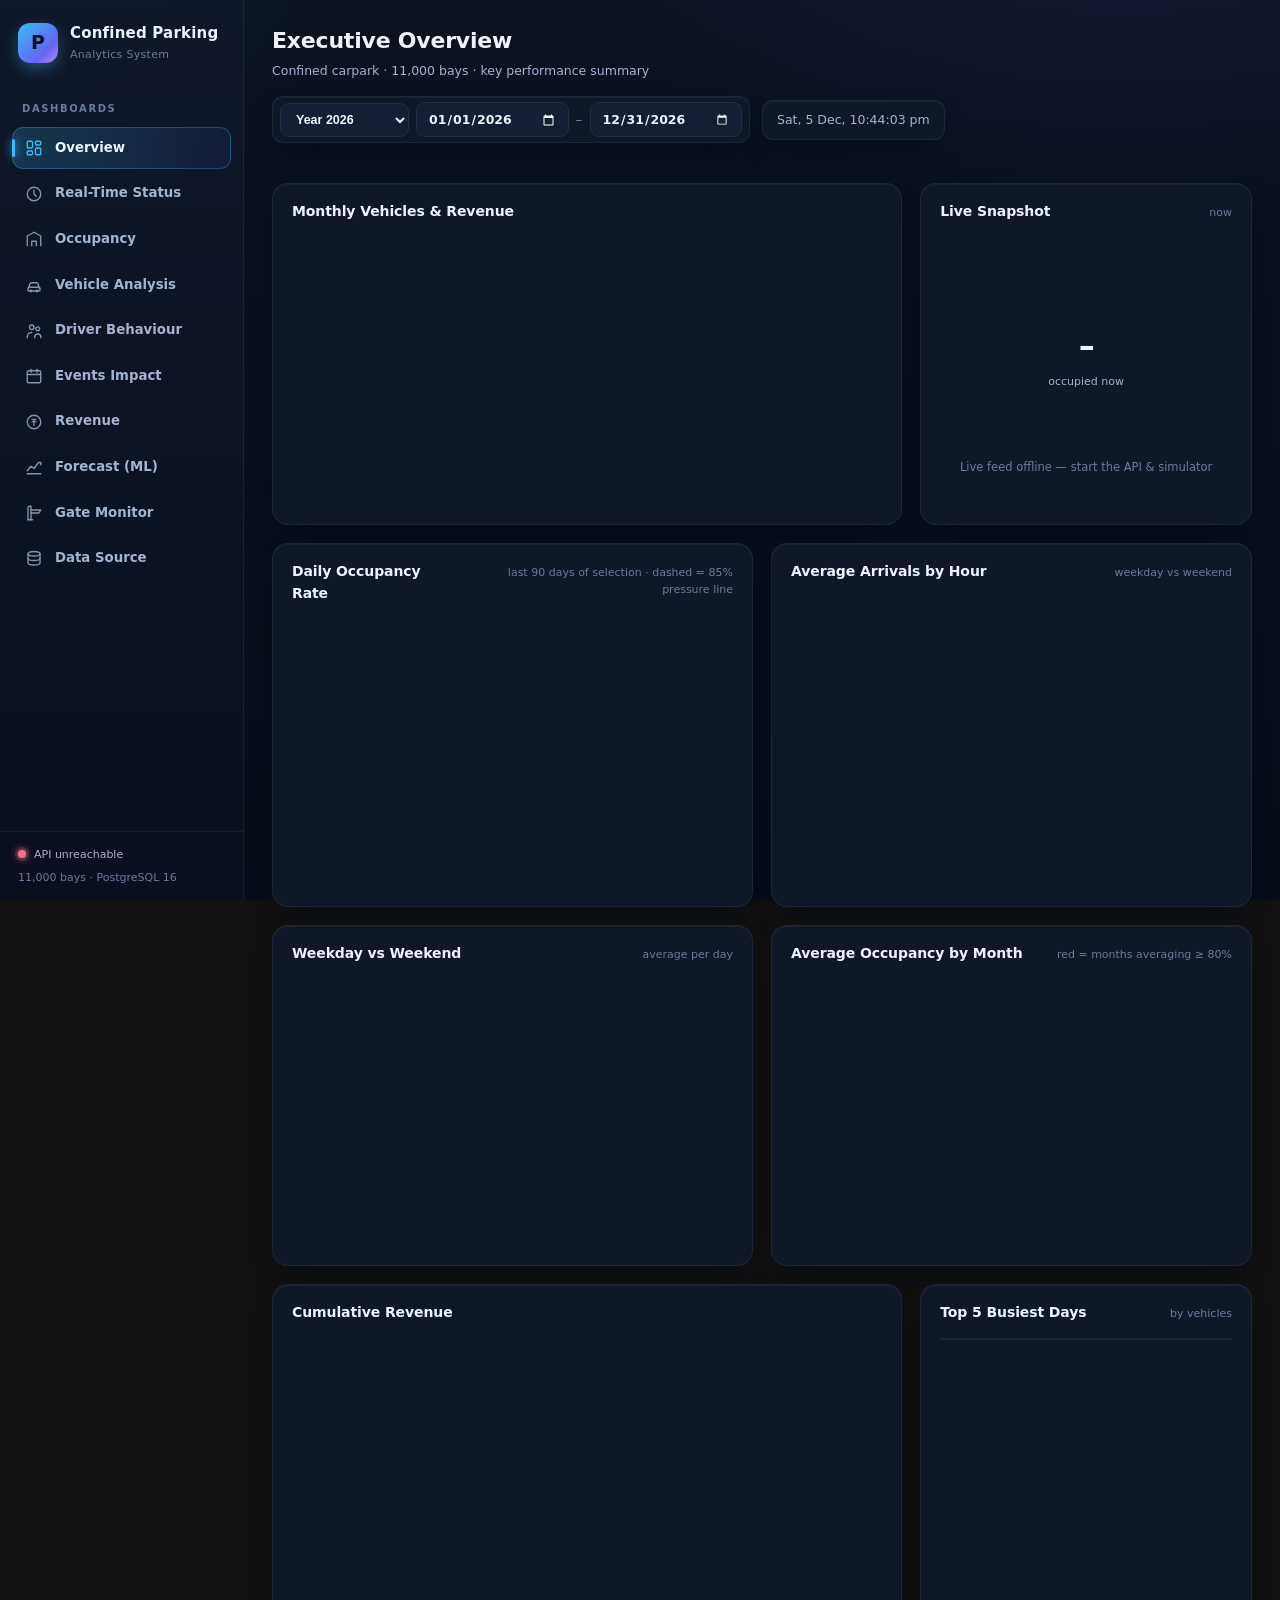
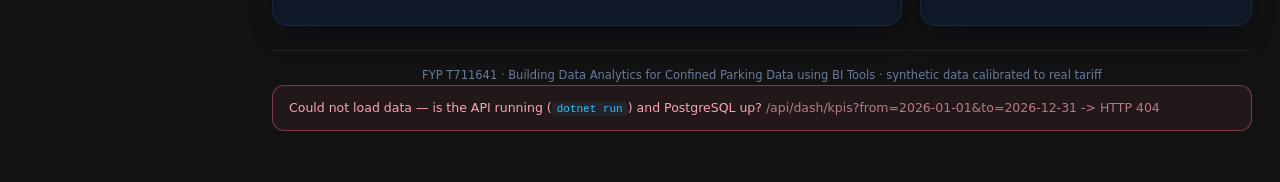
==== api/wwwroot/index.html @ 28c54aba "Confined Parking Data Analytics System — FYP submission ASP.NET Core API + 10-page web dashboard, Po" ====
﻿<!DOCTYPE html>
<html lang="en">
<head>
<meta charset="UTF-8">
<meta name="viewport" content="width=device-width, initial-scale=1">
<meta name="theme-color" content="#080d1a">
<title>Overview · Confined Parking Analytics</title>
<link rel="stylesheet" href="assets/style.css?v=9">
<script src="assets/chart.umd.min.js"></script>
<script src="assets/app.js?v=9"></script>
</head>
<body data-page="overview" data-year="1"
      data-title="Executive Overview"
      data-sub="Confined carpark · 11,000 bays · key performance summary">
<main class="main">

  <div class="kpi-grid" id="kpis"></div>

  <div class="grid grid-23">
    <div class="card">
      <div class="card-head"><div class="card-title">Monthly Vehicles &amp; Revenue</div><div class="card-note" id="noteMonthly"></div></div>
      <div class="chart-box"><canvas id="chMonthly"></canvas></div>
    </div>
    <div class="card">
      <div class="card-head"><div class="card-title">Live Snapshot</div><div class="card-note">now</div></div>
      <div class="gauge-wrap">
        <canvas id="chGauge"></canvas>
        <div class="gauge-center"><div class="val" id="gaugeVal">–</div><div class="lbl">occupied now</div></div>
      </div>
      <div class="kpi-sub" style="text-align:center" id="liveSub"></div>
    </div>
  </div>

  <div class="grid grid-2">
    <div class="card">
      <div class="card-head"><div class="card-title">Daily Occupancy Rate</div><div class="card-note">last 90 days of selection · dashed = 85% pressure line</div></div>
      <div class="chart-box"><canvas id="chOccTrend"></canvas></div>
    </div>
    <div class="card">
      <div class="card-head"><div class="card-title">Average Arrivals by Hour</div><div class="card-note">weekday vs weekend</div></div>
      <div class="chart-box"><canvas id="chHourly"></canvas></div>
    </div>
  </div>

  <div class="grid grid-2">
    <div class="card">
      <div class="card-head"><div class="card-title">Weekday vs Weekend</div><div class="card-note">average per day</div></div>
      <div class="chart-box"><canvas id="chDayType"></canvas></div>
    </div>
    <div class="card">
      <div class="card-head"><div class="card-title">Average Occupancy by Month</div><div class="card-note">red = months averaging ≥ 80%</div></div>
      <div class="chart-box"><canvas id="chMonthOcc"></canvas></div>
    </div>
  </div>

  <div class="grid grid-23">
    <div class="card">
      <div class="card-head"><div class="card-title">Cumulative Revenue</div><div class="card-note" id="noteCum"></div></div>
      <div class="chart-box"><canvas id="chCumRev"></canvas></div>
    </div>
    <div class="card">
      <div class="card-head"><div class="card-title">Top 5 Busiest Days</div><div class="card-note">by vehicles</div></div>
      <div class="tbl-wrap" id="tblTop"></div>
    </div>
  </div>

  <footer class="page-foot">FYP T711641 · Building Data Analytics for Confined Parking Data using BI Tools · synthetic data calibrated to real tariff</footer>
</main>

<script>
buildShell(); chartDefaults();

window.initPage = async function () {
  const q = dashQuery();
  try {
    const [k, monthly, daily, hourly, daytype] = await Promise.all([
      api(`/api/dash/kpis?${q}`),
      api(`/api/dash/monthly?${q}`),
      api(`/api/dash/daily?${q}`),
      api(`/api/dash/hourly-arrivals?${q}`),
      api(`/api/dash/daytype?${q}`)
    ]);
    const label = filterLabel();

    // KPIs
    const box = document.getElementById("kpis"); box.innerHTML = "";
    kpi(box, { label: `Total Vehicles · ${label}`, value: fmtCompact(k.vehicles), sub: `${fmtNum(k.avg_daily_vehicles)} avg / day`, color: PALETTE.accent });
    kpi(box, { label: "Total Revenue", value: fmtRM(k.revenue), sub: `avg fee RM ${k.avg_fee ?? "–"}`, color: PALETTE.green });
    kpi(box, { label: "Avg Occupancy", value: fmtPct(k.avg_occupancy), sub: `peak ${fmtPct(k.peak_occupancy)}`, color: PALETTE.violet });
    kpi(box, { label: "Days at Capacity", value: fmtNum(k.full_days), sub: `of ${k.days} days`, color: PALETTE.rose });
    kpi(box, { label: "Avg Stay", value: (k.avg_duration ?? "–") + " h", sub: "per vehicle", color: PALETTE.amber });
    kpi(box, { label: "Event Days", value: fmtNum(k.event_days), sub: "flagged in calendar", color: PALETTE.blue });

    // Monthly combo
    document.getElementById("noteMonthly").textContent = label;
    makeChart("chMonthly", {
      data: {
        labels: monthly.map(m => m.label),
        datasets: [
          { type: "bar", label: "Vehicles", data: monthly.map(m => m.vehicles), backgroundColor: hexA(PALETTE.accent, .55), borderRadius: 5, yAxisID: "y" },
          { type: "line", label: "Revenue (RM)", data: monthly.map(m => m.revenue), borderColor: PALETTE.green, backgroundColor: PALETTE.green, tension: .35, pointRadius: 3, yAxisID: "y2" }
        ]
      },
      options: {
        scales: {
          y: { ticks: { callback: v => fmtCompact(v) } },
          y2: { position: "right", grid: { drawOnChartArea: false }, ticks: { callback: v => "RM " + fmtCompact(v) } }
        }
      }
    });

    // Occupancy trend (last 90 days)
    const d90 = daily.slice(-90);
    makeChart("chOccTrend", {
      type: "line",
      data: {
        labels: d90.map(d => fmtDate(d.date)),
        datasets: [
          { label: "Occupancy %", data: d90.map(d => d.occupancy),
            borderColor: PALETTE.violet, borderWidth: 2, pointRadius: 0, tension: .3, fill: true,
            backgroundColor: hexA(PALETTE.violet, .18) },
          thresholdLine(d90.length, 85, PALETTE.rose)
        ]
      },
      options: {
        plugins: { legend: { display: false }, tooltip: { callbacks: { label: c => fmtPct(c.parsed.y) } } },
        scales: { y: { max: 110, ticks: { callback: v => v + "%" } }, x: { ticks: { maxTicksLimit: 10 } } }
      }
    });

    // Hourly arrivals weekday vs weekend
    const hrs = [...Array(24).keys()];
    const wk = hrs.map(h => hourly.find(r => r.hour === h && r.day_type === "Weekday")?.avg_arrivals ?? 0);
    const we = hrs.map(h => hourly.find(r => r.hour === h && r.day_type === "Weekend")?.avg_arrivals ?? 0);
    makeChart("chHourly", {
      type: "line",
      data: {
        labels: hrs.map(hourLabel),
        datasets: [
          { label: "Weekday", data: wk, borderColor: PALETTE.accent, borderWidth: 2, pointRadius: 0, tension: .35, fill: true, backgroundColor: hexA(PALETTE.accent, .15) },
          { label: "Weekend", data: we, borderColor: PALETTE.amber, borderWidth: 2, pointRadius: 0, tension: .35, fill: true, backgroundColor: hexA(PALETTE.amber, .15) }
        ]
      },
      options: { scales: { y: { ticks: { callback: v => fmtCompact(v) } }, x: { ticks: { maxTicksLimit: 12 } } } }
    });

    // Day-type comparison
    const wd = daytype.find(d => d.day_type === "Weekday") || {};
    const wend = daytype.find(d => d.day_type === "Weekend") || {};
    makeChart("chDayType", {
      type: "bar",
      data: {
        labels: ["Avg vehicles / day", "Avg revenue / day (RM)"],
        datasets: [
          { label: "Weekday", data: [wd.avg_vehicles, wd.avg_revenue], backgroundColor: hexA(PALETTE.accent, .7), borderRadius: 6 },
          { label: "Weekend", data: [wend.avg_vehicles, wend.avg_revenue], backgroundColor: hexA(PALETTE.amber, .7), borderRadius: 6 }
        ]
      },
      options: { indexAxis: "y", scales: { x: { ticks: { callback: v => fmtCompact(v) } } } }
    });

    // Monthly avg occupancy
    makeChart("chMonthOcc", {
      type: "bar",
      data: {
        labels: monthly.map(m => m.label),
        datasets: [{ label: "Avg occupancy %", data: monthly.map(m => m.avg_occupancy), backgroundColor: monthly.map(m => m.avg_occupancy >= 80 ? hexA(PALETTE.rose, .75) : hexA(PALETTE.violet, .7)), borderRadius: 6 }]
      },
      options: {
        plugins: { legend: { display: false }, tooltip: { callbacks: { label: c => fmtPct(c.parsed.y) } } },
        scales: { y: { max: 100, ticks: { callback: v => v + "%" } } }
      }
    });

    // Cumulative revenue
    document.getElementById("noteCum").textContent = label;
    let run = 0;
    const cum = daily.map(d => (run += Number(d.revenue || 0)));
    makeChart("chCumRev", {
      type: "line",
      data: {
        labels: daily.map(d => fmtDate(d.date)),
        datasets: [{ label: "Cumulative revenue", data: cum, borderColor: PALETTE.green, borderWidth: 2, pointRadius: 0, tension: .25, fill: true, backgroundColor: hexA(PALETTE.green, .14) }]
      },
      options: {
        plugins: { legend: { display: false }, tooltip: { callbacks: { label: c => fmtRMFull(c.parsed.y) } } },
        scales: { y: { ticks: { callback: v => "RM " + fmtCompact(v) } }, x: { ticks: { maxTicksLimit: 10 } } }
      }
    });

    // Top 5 busiest days
    const top = [...daily].sort((a, b) => b.vehicles - a.vehicles).slice(0, 5);
    buildTable("tblTop", [
      { h: "Date", c: r => fmtDateFull(r.date) },
      { h: "Day", c: r => r.day_name || "" },
      { h: "Type", c: r => r.event_status === "Event Day" ? badge("Event", "violet") : badge(r.day_type || "–", r.day_type === "Weekend" ? "blue" : "grey") },
      { h: "Vehicles", c: r => fmtNum(r.vehicles), num: true },
      { h: "Occupancy", c: r => fmtPct(r.occupancy), num: true },
      { h: "Revenue", c: r => fmtRMFull(r.revenue), num: true }
    ], top);
  } catch (e) { showError(e); }
};

// Live snapshot (independent of year)
async function liveSnapshot() {
  try {
    const occ = await api("/api/occupancy");
    const pct = occ.occupancyRatePct;
    document.getElementById("gaugeVal").textContent = fmtPct(pct);
    document.getElementById("liveSub").innerHTML = `<span class="pulse"></span>${fmtNum(occ.occupied)} of ${fmtNum(occ.capacity)} bays occupied`;
    makeChart("chGauge", {
      type: "doughnut",
      data: { datasets: [{ data: [pct, Math.max(0, 100 - pct)], backgroundColor: [pct >= 85 ? PALETTE.rose : pct >= 60 ? PALETTE.amber : PALETTE.green, "#1a2440"], borderWidth: 0, cutout: "78%", circumference: 240, rotation: 240 }] },
      options: { plugins: { legend: { display: false }, tooltip: { enabled: false } } }
    });
  } catch { document.getElementById("liveSub").textContent = "Live feed offline — start the API & simulator"; }
}

initPage();
startAutoRefresh(initPage, 60);
liveSnapshot(); setInterval(liveSnapshot, 15000);
</script>
</body>
</html>
---- api/wwwroot/assets/style.css ----
/* ============================================================
   Confined Parking Analytics — design system v2
   Refined dark BI theme · depth, rhythm, micro-interactions
   ============================================================ */
:root {
  --bg: #080d1a;
  --bg-2: #0b1220;
  --glow-1: rgba(56, 189, 248, .10);
  --glow-2: rgba(139, 92, 246, .09);
  --surface: #0f1827;
  --surface-2: #141f33;
  --surface-3: #1a2740;
  --line: rgba(148, 170, 205, .10);
  --line-2: rgba(148, 170, 205, .20);
  --hi: rgba(255, 255, 255, .045);          /* top inset highlight */
  --text: #eef3fb;
  --text-dim: #a3b4d0;
  --text-faint: #6b7b9c;
  --accent: #38bdf8;
  --accent-2: #6366f1;
  --violet: #a78bfa;
  --green: #34d399;
  --amber: #fbbf24;
  --rose: #fb7185;
  --blue: #60a5fa;
  --teal: #2dd4bf;
  --radius: 16px;
  --radius-sm: 11px;
  --shadow: 0 1px 0 var(--hi) inset, 0 12px 30px -12px rgba(2, 6, 20, .8);
  --shadow-lg: 0 1px 0 var(--hi) inset, 0 24px 50px -18px rgba(2, 6, 20, .9);
  --sidebar-w: 244px;
  --ease: cubic-bezier(.4, 0, .2, 1);
}

* { box-sizing: border-box; }
html { scroll-behavior: smooth; color-scheme: dark; }
body {
  margin: 0;
  background:
    radial-gradient(1000px 520px at 88% -12%, var(--glow-2), transparent 60%),
    radial-gradient(820px 440px at -8% -4%, var(--glow-1), transparent 55%),
    linear-gradient(180deg, var(--bg-2), var(--bg));
  background-attachment: fixed;
  color: var(--text);
  font: 14px/1.55 "Segoe UI Variable Text", "Segoe UI", -apple-system, system-ui, "Inter", sans-serif;
  -webkit-font-smoothing: antialiased;
  text-rendering: optimizeLegibility;
  min-height: 100vh;
}
code { font-family: "Cascadia Code", Consolas, monospace; font-size: .88em; color: var(--accent); background: rgba(56,189,248,.08); padding: 1px 5px; border-radius: 5px; }
::selection { background: rgba(56, 189, 248, .28); }
:focus-visible { outline: 2px solid var(--accent); outline-offset: 2px; border-radius: 6px; }
::-webkit-scrollbar { width: 10px; height: 10px; }
::-webkit-scrollbar-thumb { background: #223252; border-radius: 6px; border: 2px solid transparent; background-clip: content-box; }
::-webkit-scrollbar-thumb:hover { background: #2e4571; background-clip: content-box; }

/* ---------------- sidebar ---------------- */
.sidebar {
  position: fixed; inset: 0 auto 0 0; width: var(--sidebar-w);
  display: flex; flex-direction: column;
  background: linear-gradient(180deg, rgba(15, 24, 41, .96), rgba(10, 16, 30, .96));
  border-right: 1px solid var(--line);
  backdrop-filter: blur(12px);
  z-index: 50;
}
.brand { display: flex; gap: 12px; align-items: center; padding: 22px 18px 18px; }
.brand-logo {
  width: 40px; height: 40px; border-radius: 12px; flex: none;
  display: grid; place-items: center;
  font-weight: 800; font-size: 19px; color: #06121f;
  background: linear-gradient(135deg, var(--accent), var(--accent-2) 70%, var(--violet));
  box-shadow: 0 6px 18px -4px rgba(56, 189, 248, .55);
}
.brand-name { font-weight: 680; font-size: 15px; letter-spacing: .2px; }
.brand-sub { font-size: 11px; color: var(--text-faint); margin-top: 1px; letter-spacing: .3px; }

.nav { padding: 6px 12px; flex: 1; overflow-y: auto; }
.nav-section {
  font-size: 10px; letter-spacing: .16em; text-transform: uppercase;
  color: var(--text-faint); padding: 14px 10px 7px; font-weight: 700;
}
.nav a {
  position: relative;
  display: flex; align-items: center; gap: 12px;
  padding: 10px 12px; margin: 3px 0; border-radius: var(--radius-sm);
  color: var(--text-dim); text-decoration: none; font-size: 13.3px; font-weight: 550;
  border: 1px solid transparent; transition: background .18s var(--ease), color .18s var(--ease), transform .18s var(--ease);
  touch-action: manipulation;
}
.nav a svg { width: 18px; height: 18px; flex: none; opacity: .8; transition: opacity .18s; }
.nav a:hover { background: rgba(148, 170, 205, .07); color: var(--text); }
.nav a:hover svg { opacity: 1; }
.nav a.active {
  color: #eaf6ff;
  background: linear-gradient(90deg, rgba(56, 189, 248, .20), rgba(99, 102, 241, .08));
  border-color: rgba(56, 189, 248, .28);
}
.nav a.active::before {
  content: ""; position: absolute; left: -1px; top: 50%; transform: translateY(-50%);
  width: 3px; height: 18px; border-radius: 3px; background: var(--accent);
  box-shadow: 0 0 10px var(--accent);
}
.nav a.active svg { color: var(--accent); opacity: 1; }

.sidebar-foot {
  padding: 14px 18px; border-top: 1px solid var(--line);
  font-size: 11px; color: var(--text-faint);
}
.api-status { display: flex; align-items: center; gap: 8px; color: var(--text-dim); }
.dot { width: 8px; height: 8px; border-radius: 50%; background: var(--text-faint); flex: none; }
.dot.ok { background: var(--green); box-shadow: 0 0 0 3px rgba(52, 211, 153, .18), 0 0 9px rgba(52, 211, 153, .9); }
.dot.err { background: var(--rose); box-shadow: 0 0 0 3px rgba(251, 113, 133, .18), 0 0 9px rgba(251, 113, 133, .9); }

/* ---------------- main / topbar ---------------- */
.main { margin-left: var(--sidebar-w); padding: 24px 28px 34px; max-width: 1680px; }
.topbar {
  display: flex; justify-content: space-between; align-items: center; gap: 16px;
  margin-bottom: 22px; flex-wrap: wrap;
}
.page-title { font-size: 22px; font-weight: 700; letter-spacing: -.2px; margin: 0; }
.page-sub { color: var(--text-dim); font-size: 12.5px; margin: 3px 0 0; }
.topbar-right { display: flex; align-items: center; gap: 12px; flex-wrap: wrap; }
.clock {
  font-size: 12.5px; color: var(--text-dim); font-variant-numeric: tabular-nums;
  background: var(--surface); border: 1px solid var(--line);
  padding: 9px 14px; border-radius: var(--radius-sm); white-space: nowrap;
  box-shadow: var(--shadow);
}

.filter-stack {
  display: flex; gap: 7px; align-items: center;
  background: var(--surface); border: 1px solid var(--line);
  padding: 5px 7px; border-radius: var(--radius-sm); box-shadow: var(--shadow);
}
.year-toggle { display: flex; border-radius: 9px; overflow: hidden; }
.year-toggle button { all: unset; cursor: pointer; padding: 7px 14px; font-size: 12.5px; color: var(--text-dim); font-weight: 600; }
.year-toggle button.active { background: rgba(56, 189, 248, .18); color: var(--accent); }
.month-select {
  background: var(--surface-2); color: var(--text); font-size: 12.5px; font-weight: 600;
  border: 1px solid var(--line); border-radius: 9px; padding: 8px 11px; cursor: pointer;
  transition: border-color .15s;
}
.month-select:hover { border-color: var(--line-2); }
.month-select:focus { outline: none; border-color: var(--accent); }
.date-input { color-scheme: dark; font-family: inherit; }

/* ---------------- layout grids ---------------- */
.grid { display: grid; gap: 18px; margin-bottom: 18px; }
.grid-2 { grid-template-columns: 1fr 1fr; }
.grid-3 { grid-template-columns: 1fr 1fr 1fr; }
.grid-23 { grid-template-columns: 1.9fr 1fr; }
.grid-32 { grid-template-columns: 1fr 1.9fr; }

.kpi-grid {
  display: grid; gap: 16px; margin-bottom: 18px;
  grid-template-columns: repeat(auto-fit, minmax(172px, 1fr));
}
.kpi {
  background:
    radial-gradient(120% 100% at 100% 0, color-mix(in srgb, var(--kpi-color, var(--accent)) 12%, transparent), transparent 55%),
    var(--surface);
  border: 1px solid var(--line);
  border-radius: var(--radius); padding: 16px 17px 14px;
  position: relative; overflow: hidden; box-shadow: var(--shadow);
  transition: transform .2s var(--ease), border-color .2s var(--ease), box-shadow .2s var(--ease);
  animation: fadeUp .45s var(--ease) both;
}
.kpi:hover { transform: translateY(-3px); border-color: var(--line-2); box-shadow: var(--shadow-lg); }
.kpi::before {
  content: ""; position: absolute; inset: 0 auto 0 0; width: 3px;
  background: var(--kpi-color, var(--accent)); border-radius: 3px;
  box-shadow: 0 0 14px color-mix(in srgb, var(--kpi-color, var(--accent)) 80%, transparent);
}
.kpi-label { font-size: 11.5px; color: var(--text-dim); font-weight: 600; letter-spacing: .01em; }
.kpi-value { font-size: 26px; font-weight: 750; margin-top: 5px; letter-spacing: -.5px; color: var(--kpi-color, var(--text)); font-variant-numeric: tabular-nums; }
.kpi-sub { font-size: 11.5px; color: var(--text-faint); margin-top: 4px; }

/* ---------------- cards ---------------- */
.card {
  background: var(--surface); border: 1px solid var(--line);
  border-radius: var(--radius); padding: 17px 19px;
  box-shadow: var(--shadow); min-width: 0;
  transition: border-color .2s var(--ease), box-shadow .2s var(--ease);
  animation: fadeUp .5s var(--ease) both;
}
.card:hover { border-color: var(--line-2); box-shadow: var(--shadow-lg); }
.card-head {
  display: flex; justify-content: space-between; align-items: baseline;
  gap: 10px; margin-bottom: 14px;
}
.card-title { font-size: 14px; font-weight: 680; letter-spacing: -.1px; }
.card-note { font-size: 11px; color: var(--text-faint); text-align: right; }
.chart-box { position: relative; height: 270px; }
.chart-box.tall { height: 336px; }
.chart-box.short { height: 210px; }

@keyframes fadeUp { from { opacity: 0; transform: translateY(10px); } to { opacity: 1; transform: none; } }
.grid .card:nth-child(2) { animation-delay: .05s; }
.grid .card:nth-child(3) { animation-delay: .1s; }
@media (prefers-reduced-motion: reduce) {
  .kpi, .card, .hero-card, .fc-day { animation: none; }
  .pulse { animation: none; }
  .conf-fill { transition: none; }
  * { scroll-behavior: auto; }
}

/* ---------------- gauge ---------------- */
.gauge-wrap { position: relative; height: 218px; }
.gauge-center {
  position: absolute; inset: 0; display: grid; place-content: center; text-align: center;
  pointer-events: none; transform: translateY(10px);
}
.gauge-center .val { font-size: 32px; font-weight: 750; letter-spacing: -1px; }
.gauge-center .lbl { font-size: 11px; color: var(--text-dim); margin-top: 2px; }
.pulse { display: inline-block; width: 8px; height: 8px; border-radius: 50%; background: var(--green); margin-right: 7px; animation: pulse 1.6s ease-out infinite; }
@keyframes pulse { 0% { box-shadow: 0 0 0 0 rgba(52, 211, 153, .55); } 100% { box-shadow: 0 0 0 9px rgba(52, 211, 153, 0); } }

/* ---------------- tables ---------------- */
.tbl-wrap { overflow: auto; max-height: 340px; border-radius: 10px; border: 1px solid var(--line); }
table.tbl { width: 100%; border-collapse: collapse; font-size: 12.5px; }
.tbl thead th {
  position: sticky; top: 0; z-index: 1;
  background: var(--surface-2); color: var(--text-dim);
  font-size: 10.5px; text-transform: uppercase; letter-spacing: .06em; font-weight: 650;
  text-align: left; padding: 10px 13px; border-bottom: 1px solid var(--line-2); white-space: nowrap;
}
.tbl tbody td { padding: 9px 13px; border-bottom: 1px solid var(--line); white-space: nowrap; }
.tbl tbody tr:last-child td { border-bottom: 0; }
.tbl tbody tr { transition: background .12s; }
.tbl tbody tr:hover { background: rgba(56, 189, 248, .05); }
.tbl .num { text-align: right; font-variant-numeric: tabular-nums; }

/* ---------------- badges & banners ---------------- */
.badge {
  display: inline-block; padding: 2.5px 9px; border-radius: 99px;
  font-size: 11px; font-weight: 650; letter-spacing: .01em; white-space: nowrap;
}
.badge.green { background: rgba(52, 211, 153, .14); color: #6ee7b7; border: 1px solid rgba(52, 211, 153, .35); }
.badge.rose { background: rgba(251, 113, 133, .13); color: #fda4af; border: 1px solid rgba(251, 113, 133, .35); }
.badge.amber { background: rgba(251, 191, 36, .13); color: #fcd34d; border: 1px solid rgba(251, 191, 36, .35); }
.badge.blue { background: rgba(96, 165, 250, .14); color: #93c5fd; border: 1px solid rgba(96, 165, 250, .35); }
.badge.violet { background: rgba(167, 139, 250, .16); color: #c4b5fd; border: 1px solid rgba(167, 139, 250, .38); }
.badge.grey { background: rgba(148, 170, 205, .12); color: var(--text-dim); border: 1px solid var(--line-2); }

.banner {
  border: 1px solid var(--line-2); border-radius: 12px;
  background: linear-gradient(90deg, rgba(56,189,248,.06), transparent); color: var(--text-dim);
  padding: 12px 16px; font-size: 12.5px; margin-bottom: 18px;
}

/* ---------------- heatmap ---------------- */
.heatmap { display: grid; grid-template-columns: 44px repeat(24, 1fr); gap: 3px; font-size: 10.5px; }
.heatmap .hm-corner, .heatmap .hm-hour { color: var(--text-faint); text-align: center; }
.heatmap .hm-day { color: var(--text-dim); display: flex; align-items: center; font-weight: 650; }
.heatmap .hm-cell { aspect-ratio: 1.5; border-radius: 4px; cursor: default; transition: transform .1s var(--ease); }
.heatmap .hm-cell:hover { transform: scale(1.3); outline: 1px solid #fff5; z-index: 2; }
.hm-legend { display: flex; align-items: center; gap: 8px; margin-top: 12px; font-size: 11px; color: var(--text-faint); }
.hm-legend .bar { flex: 0 0 150px; height: 8px; border-radius: 4px; background: linear-gradient(90deg, #141d33, #174e86, #2294bd, #fbbf24, #f43f5e); }

/* ---------------- hero ---------------- */
.hero { display: grid; grid-template-columns: repeat(auto-fit, minmax(238px, 1fr)); gap: 18px; margin-bottom: 18px; }
.hero-card {
  border-radius: var(--radius); padding: 19px 21px; position: relative; overflow: hidden;
  background: linear-gradient(135deg, rgba(56, 189, 248, .16), rgba(99, 102, 241, .10)), var(--surface);
  border: 1px solid rgba(56, 189, 248, .26); box-shadow: var(--shadow);
  animation: fadeUp .45s var(--ease) both;
}
.hero-card.plain { background: var(--surface); border-color: var(--line); }
.hero-card.plain:nth-child(2) { animation-delay: .05s; }
.hero-card.plain:nth-child(3) { animation-delay: .1s; }
.hero-card.plain:nth-child(4) { animation-delay: .15s; }
.hero-label { font-size: 10.5px; letter-spacing: .11em; text-transform: uppercase; color: var(--text-dim); font-weight: 700; }
.hero-value { font-size: 31px; font-weight: 780; margin: 7px 0 3px; letter-spacing: -1px; }
.hero-sub { font-size: 12px; color: var(--text-dim); }

/* ---------------- 7-day forecast strip ---------------- */
.fc-strip { display: grid; grid-template-columns: repeat(7, 1fr); gap: 12px; margin-bottom: 18px; }
.fc-day {
  background: var(--surface); border: 1px solid var(--line); border-radius: var(--radius-sm);
  padding: 13px 13px 14px; box-shadow: var(--shadow); position: relative; overflow: hidden;
  transition: transform .2s var(--ease), border-color .2s var(--ease); animation: fadeUp .4s var(--ease) both;
}
.fc-day:hover { transform: translateY(-3px); border-color: var(--line-2); }
.fc-day.is-tomorrow { border-color: rgba(56, 189, 248, .5); background: linear-gradient(160deg, rgba(56, 189, 248, .10), transparent 60%), var(--surface); }
.fc-day .fc-dow { font-size: 11px; color: var(--text-faint); font-weight: 600; }
.fc-day .fc-date { font-size: 14.5px; font-weight: 700; margin-top: 1px; }
.fc-day .fc-veh { font-size: 21px; font-weight: 750; margin-top: 9px; letter-spacing: -.5px; font-variant-numeric: tabular-nums; }
.fc-day .fc-unit { font-size: 10.5px; color: var(--text-faint); }
.fc-day .fc-rev { font-size: 12px; color: var(--green); font-weight: 600; margin-top: 3px; }
.fc-day .fc-type { margin-top: 9px; }
.conf { margin-top: 10px; }
.conf-bar { height: 6px; border-radius: 4px; background: rgba(148, 170, 205, .14); overflow: hidden; }
.conf-fill { height: 100%; border-radius: 4px; transition: width .5s var(--ease); }
.conf-label { font-size: 10.5px; color: var(--text-dim); margin-top: 4px; font-weight: 600; }

/* method chips row */
.method-row { display: flex; flex-wrap: wrap; gap: 9px; margin-bottom: 18px; }
.chip {
  display: inline-flex; align-items: center; gap: 7px; font-size: 12px; color: var(--text-dim);
  background: var(--surface); border: 1px solid var(--line); border-radius: 99px; padding: 7px 13px; box-shadow: var(--shadow);
}
.chip b { color: var(--text); font-weight: 600; }
.chip .ic { width: 7px; height: 7px; border-radius: 50%; flex: none; }

/* ---------------- buttons & inputs ---------------- */
.btn {
  all: unset; cursor: pointer; font-size: 12.5px; font-weight: 650;
  padding: 9px 16px; border-radius: var(--radius-sm); text-align: center;
  background: linear-gradient(135deg, var(--accent), #2ea3da); color: #06121f;
  transition: filter .15s, transform .12s; box-shadow: 0 4px 14px -6px rgba(56,189,248,.7);
  touch-action: manipulation;
}
.btn:hover { filter: brightness(1.1); }
.btn:active { transform: translateY(1px); }
.btn.ghost { background: var(--surface-2); color: var(--text); border: 1px solid var(--line-2); box-shadow: none; }
.btn.rose { background: linear-gradient(135deg, var(--rose), #e1495f); color: #1f060a; box-shadow: 0 4px 14px -6px rgba(251,113,133,.7); }
.input {
  background: var(--surface-2); border: 1px solid var(--line-2); color: var(--text);
  border-radius: var(--radius-sm); padding: 9px 12px; font-size: 13px; min-width: 0;
}
.input:focus { outline: none; border-color: var(--accent); }

.gate-result {
  border-radius: 12px; padding: 13px 16px; font-size: 13px; margin-top: 13px;
  border: 1px solid var(--line-2); background: var(--surface-2); display: none;
}
.gate-result.open { display: block; border-color: rgba(52, 211, 153, .5); background: rgba(52, 211, 153, .09); }
.gate-result.deny { display: block; border-color: rgba(251, 113, 133, .5); background: rgba(251, 113, 133, .08); }

/* ---------------- footer ---------------- */
.page-foot {
  margin-top: 24px; padding-top: 16px; border-top: 1px solid var(--line);
  color: var(--text-faint); font-size: 11.5px; text-align: center;
}

/* ---------------- responsive ---------------- */
@media (max-width: 1280px) { .fc-strip { grid-template-columns: repeat(4, 1fr); } }
@media (max-width: 1180px) {
  .grid-3 { grid-template-columns: 1fr 1fr; }
  .grid-23, .grid-32 { grid-template-columns: 1fr; }
}
@media (max-width: 860px) {
  :root { --sidebar-w: 0px; }
  .sidebar { position: static; width: auto; flex-direction: row; align-items: center; overflow-x: auto; }
  .brand { padding: 12px 14px; }
  .nav { display: flex; padding: 6px; }
  .nav-section, .sidebar-foot { display: none; }
  .main { margin-left: 0; padding: 16px; }
  .grid-2, .grid-3 { grid-template-columns: 1fr; }
  .fc-strip { grid-template-columns: repeat(2, 1fr); }
}
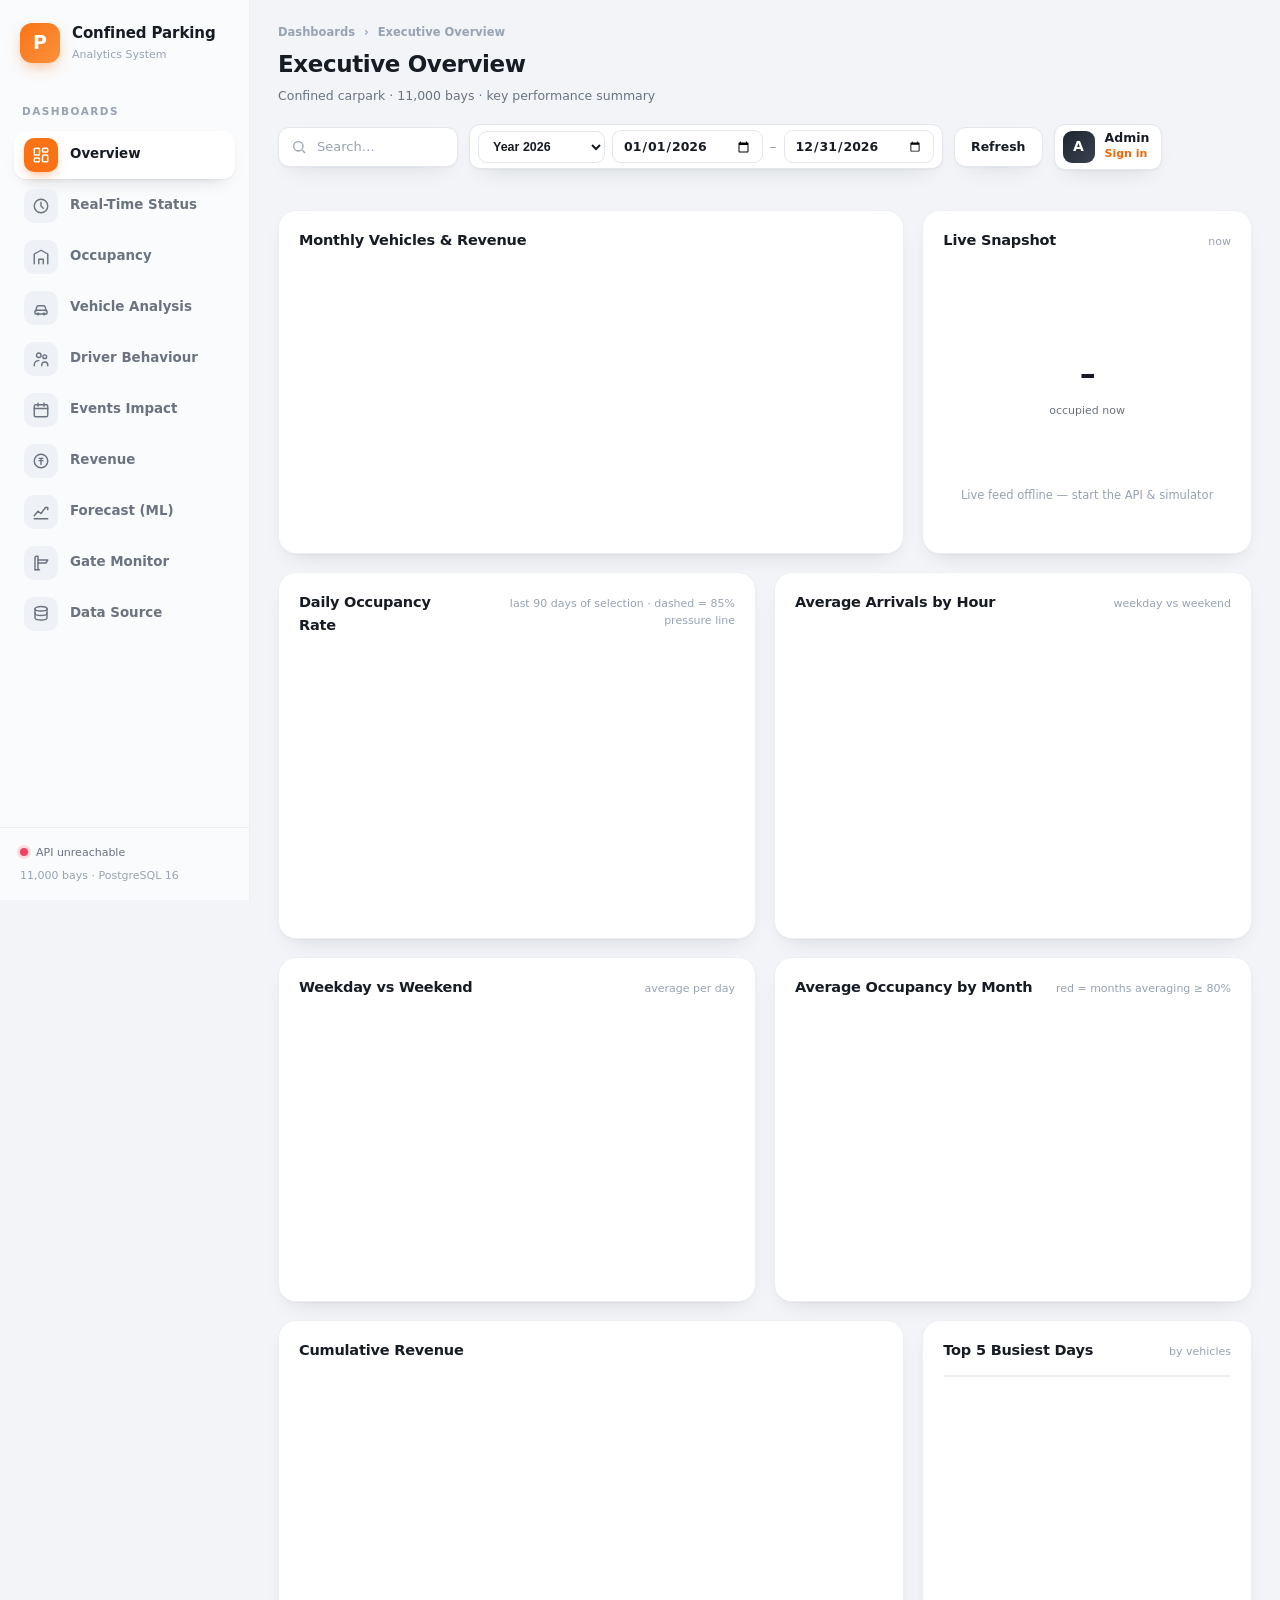
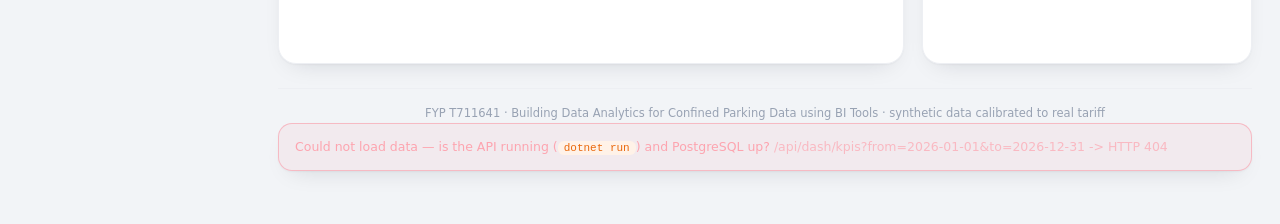
==== commit 27ec538f: "Redesign UI to Soft-UI / SaaS admin theme (light bg, white cards, orange accent, charcoal secondary " ====
--- a/api/wwwroot/index.html
+++ b/api/wwwroot/index.html
@@ -3,11 +3,11 @@
 <head>
 <meta charset="UTF-8">
 <meta name="viewport" content="width=device-width, initial-scale=1">
-<meta name="theme-color" content="#080d1a">
+<meta name="theme-color" content="#f2f4f7">
 <title>Overview · Confined Parking Analytics</title>
-<link rel="stylesheet" href="assets/style.css?v=9">
+<link rel="stylesheet" href="assets/style.css?v=11">
 <script src="assets/chart.umd.min.js"></script>
-<script src="assets/app.js?v=9"></script>
+<script src="assets/app.js?v=11"></script>
 </head>
 <body data-page="overview" data-year="1"
       data-title="Executive Overview"
@@ -210,7 +210,7 @@
     document.getElementById("liveSub").innerHTML = `<span class="pulse"></span>${fmtNum(occ.occupied)} of ${fmtNum(occ.capacity)} bays occupied`;
     makeChart("chGauge", {
       type: "doughnut",
-      data: { datasets: [{ data: [pct, Math.max(0, 100 - pct)], backgroundColor: [pct >= 85 ? PALETTE.rose : pct >= 60 ? PALETTE.amber : PALETTE.green, "#1a2440"], borderWidth: 0, cutout: "78%", circumference: 240, rotation: 240 }] },
+      data: { datasets: [{ data: [pct, Math.max(0, 100 - pct)], backgroundColor: [pct >= 85 ? PALETTE.rose : pct >= 60 ? PALETTE.amber : PALETTE.green, "#edeff3"], borderWidth: 0, cutout: "78%", circumference: 240, rotation: 240 }] },
       options: { plugins: { legend: { display: false }, tooltip: { enabled: false } } }
     });
   } catch { document.getElementById("liveSub").textContent = "Live feed offline — start the API & simulator"; }
--- a/api/wwwroot/assets/style.css
+++ b/api/wwwroot/assets/style.css
@@ -1,148 +1,121 @@
 /* ============================================================
-   Confined Parking Analytics — design system v2
-   Refined dark BI theme · depth, rhythm, micro-interactions
+   Confined Parking Analytics — Soft-UI / SaaS admin theme
+   Light gray app · white cards · orange accent · charcoal panels
    ============================================================ */
 :root {
-  --bg: #080d1a;
-  --bg-2: #0b1220;
-  --glow-1: rgba(56, 189, 248, .10);
-  --glow-2: rgba(139, 92, 246, .09);
-  --surface: #0f1827;
-  --surface-2: #141f33;
-  --surface-3: #1a2740;
-  --line: rgba(148, 170, 205, .10);
-  --line-2: rgba(148, 170, 205, .20);
-  --hi: rgba(255, 255, 255, .045);          /* top inset highlight */
-  --text: #eef3fb;
-  --text-dim: #a3b4d0;
-  --text-faint: #6b7b9c;
-  --accent: #38bdf8;
-  --accent-2: #6366f1;
-  --violet: #a78bfa;
-  --green: #34d399;
-  --amber: #fbbf24;
-  --rose: #fb7185;
-  --blue: #60a5fa;
-  --teal: #2dd4bf;
-  --radius: 16px;
-  --radius-sm: 11px;
-  --shadow: 0 1px 0 var(--hi) inset, 0 12px 30px -12px rgba(2, 6, 20, .8);
-  --shadow-lg: 0 1px 0 var(--hi) inset, 0 24px 50px -18px rgba(2, 6, 20, .9);
-  --sidebar-w: 244px;
+  --bg: #f2f4f7;
+  --surface: #ffffff;
+  --surface-2: #f7f8fa;
+  --ink: #1f2530;            /* charcoal secondary cards */
+  --ink-2: #2a3140;
+  --text: #161b24;
+  --text-dim: #6b7280;
+  --text-faint: #98a2b3;
+  --line: #edeff3;
+  --line-2: #e3e7ec;
+  --accent: #f97316;
+  --accent-600: #ea680c;
+  --accent-soft: #fff2e8;
+  --green: #10b981;
+  --blue: #3b82f6;
+  --violet: #7c3aed;
+  --amber: #f59e0b;
+  --rose: #f43f5e;
+  --teal: #14b8a6;
+  --radius: 18px;
+  --radius-sm: 12px;
+  --shadow: 0 1px 2px rgba(16,24,40,.04), 0 10px 26px -14px rgba(16,24,40,.18);
+  --shadow-lg: 0 14px 36px -16px rgba(16,24,40,.26);
+  --sidebar-w: 250px;
   --ease: cubic-bezier(.4, 0, .2, 1);
 }
 
 * { box-sizing: border-box; }
-html { scroll-behavior: smooth; color-scheme: dark; }
+html { scroll-behavior: smooth; color-scheme: light; }
 body {
   margin: 0;
-  background:
-    radial-gradient(1000px 520px at 88% -12%, var(--glow-2), transparent 60%),
-    radial-gradient(820px 440px at -8% -4%, var(--glow-1), transparent 55%),
-    linear-gradient(180deg, var(--bg-2), var(--bg));
-  background-attachment: fixed;
+  background: var(--bg);
   color: var(--text);
   font: 14px/1.55 "Segoe UI Variable Text", "Segoe UI", -apple-system, system-ui, "Inter", sans-serif;
   -webkit-font-smoothing: antialiased;
   text-rendering: optimizeLegibility;
   min-height: 100vh;
 }
-code { font-family: "Cascadia Code", Consolas, monospace; font-size: .88em; color: var(--accent); background: rgba(56,189,248,.08); padding: 1px 5px; border-radius: 5px; }
-::selection { background: rgba(56, 189, 248, .28); }
+code { font-family: "Cascadia Code", Consolas, monospace; font-size: .88em; color: var(--accent-600); background: var(--accent-soft); padding: 1px 6px; border-radius: 6px; }
+::selection { background: rgba(249, 115, 22, .22); }
 :focus-visible { outline: 2px solid var(--accent); outline-offset: 2px; border-radius: 6px; }
 ::-webkit-scrollbar { width: 10px; height: 10px; }
-::-webkit-scrollbar-thumb { background: #223252; border-radius: 6px; border: 2px solid transparent; background-clip: content-box; }
-::-webkit-scrollbar-thumb:hover { background: #2e4571; background-clip: content-box; }
+::-webkit-scrollbar-thumb { background: #d3d8e0; border-radius: 6px; border: 2px solid transparent; background-clip: content-box; }
+::-webkit-scrollbar-thumb:hover { background: #bcc3cd; background-clip: content-box; }
 
 /* ---------------- sidebar ---------------- */
 .sidebar {
   position: fixed; inset: 0 auto 0 0; width: var(--sidebar-w);
   display: flex; flex-direction: column;
-  background: linear-gradient(180deg, rgba(15, 24, 41, .96), rgba(10, 16, 30, .96));
-  border-right: 1px solid var(--line);
-  backdrop-filter: blur(12px);
+  background: #fafbfc; border-right: 1px solid var(--line);
   z-index: 50;
 }
-.brand { display: flex; gap: 12px; align-items: center; padding: 22px 18px 18px; }
+.brand { display: flex; gap: 12px; align-items: center; padding: 22px 20px 18px; }
 .brand-logo {
   width: 40px; height: 40px; border-radius: 12px; flex: none;
-  display: grid; place-items: center;
-  font-weight: 800; font-size: 19px; color: #06121f;
-  background: linear-gradient(135deg, var(--accent), var(--accent-2) 70%, var(--violet));
-  box-shadow: 0 6px 18px -4px rgba(56, 189, 248, .55);
-}
-.brand-name { font-weight: 680; font-size: 15px; letter-spacing: .2px; }
-.brand-sub { font-size: 11px; color: var(--text-faint); margin-top: 1px; letter-spacing: .3px; }
-
-.nav { padding: 6px 12px; flex: 1; overflow-y: auto; }
-.nav-section {
-  font-size: 10px; letter-spacing: .16em; text-transform: uppercase;
-  color: var(--text-faint); padding: 14px 10px 7px; font-weight: 700;
-}
+  display: grid; place-items: center; font-weight: 800; font-size: 19px; color: #fff;
+  background: linear-gradient(135deg, var(--accent), #fb923c);
+  box-shadow: 0 6px 16px -5px rgba(249, 115, 22, .6);
+}
+.brand-name { font-weight: 700; font-size: 15px; color: var(--text); letter-spacing: -.1px; }
+.brand-sub { font-size: 11px; color: var(--text-faint); margin-top: 1px; }
+
+.nav { padding: 8px 14px; flex: 1; overflow-y: auto; }
+.nav-section { font-size: 10.5px; letter-spacing: .14em; text-transform: uppercase; color: var(--text-faint); padding: 14px 8px 8px; font-weight: 700; }
 .nav a {
-  position: relative;
   display: flex; align-items: center; gap: 12px;
-  padding: 10px 12px; margin: 3px 0; border-radius: var(--radius-sm);
-  color: var(--text-dim); text-decoration: none; font-size: 13.3px; font-weight: 550;
-  border: 1px solid transparent; transition: background .18s var(--ease), color .18s var(--ease), transform .18s var(--ease);
-  touch-action: manipulation;
-}
-.nav a svg { width: 18px; height: 18px; flex: none; opacity: .8; transition: opacity .18s; }
-.nav a:hover { background: rgba(148, 170, 205, .07); color: var(--text); }
-.nav a:hover svg { opacity: 1; }
+  padding: 7px 10px; margin: 3px 0; border-radius: 12px;
+  color: var(--text-dim); text-decoration: none; font-size: 13.4px; font-weight: 550;
+  transition: background .16s var(--ease), color .16s var(--ease); touch-action: manipulation;
+}
+.nav-ico { width: 34px; height: 34px; border-radius: 10px; flex: none; display: grid; place-items: center; background: #eef1f5; transition: background .16s var(--ease); }
+.nav-ico svg { width: 18px; height: 18px; color: var(--text-dim); transition: color .16s var(--ease); }
+.nav a:hover:not(.active) { background: #f1f3f6; color: var(--text); }
 .nav a.active {
-  color: #eaf6ff;
-  background: linear-gradient(90deg, rgba(56, 189, 248, .20), rgba(99, 102, 241, .08));
-  border-color: rgba(56, 189, 248, .28);
-}
-.nav a.active::before {
-  content: ""; position: absolute; left: -1px; top: 50%; transform: translateY(-50%);
-  width: 3px; height: 18px; border-radius: 3px; background: var(--accent);
-  box-shadow: 0 0 10px var(--accent);
-}
-.nav a.active svg { color: var(--accent); opacity: 1; }
-
-.sidebar-foot {
-  padding: 14px 18px; border-top: 1px solid var(--line);
-  font-size: 11px; color: var(--text-faint);
-}
+  background: #fff; color: var(--text); font-weight: 650;
+  box-shadow: 0 1px 2px rgba(16,24,40,.05), 0 8px 20px -12px rgba(16,24,40,.28);
+}
+.nav a.active .nav-ico { background: var(--accent); box-shadow: 0 5px 12px -4px rgba(249,115,22,.6); }
+.nav a.active .nav-ico svg { color: #fff; }
+
+.sidebar-foot { padding: 16px 20px; border-top: 1px solid var(--line); font-size: 11px; color: var(--text-faint); }
 .api-status { display: flex; align-items: center; gap: 8px; color: var(--text-dim); }
 .dot { width: 8px; height: 8px; border-radius: 50%; background: var(--text-faint); flex: none; }
-.dot.ok { background: var(--green); box-shadow: 0 0 0 3px rgba(52, 211, 153, .18), 0 0 9px rgba(52, 211, 153, .9); }
-.dot.err { background: var(--rose); box-shadow: 0 0 0 3px rgba(251, 113, 133, .18), 0 0 9px rgba(251, 113, 133, .9); }
+.dot.ok { background: var(--green); box-shadow: 0 0 0 3px rgba(16,185,129,.16); }
+.dot.err { background: var(--rose); box-shadow: 0 0 0 3px rgba(244,63,94,.16); }
 
 /* ---------------- main / topbar ---------------- */
-.main { margin-left: var(--sidebar-w); padding: 24px 28px 34px; max-width: 1680px; }
-.topbar {
-  display: flex; justify-content: space-between; align-items: center; gap: 16px;
-  margin-bottom: 22px; flex-wrap: wrap;
-}
-.page-title { font-size: 22px; font-weight: 700; letter-spacing: -.2px; margin: 0; }
-.page-sub { color: var(--text-dim); font-size: 12.5px; margin: 3px 0 0; }
-.topbar-right { display: flex; align-items: center; gap: 12px; flex-wrap: wrap; }
-.clock {
-  font-size: 12.5px; color: var(--text-dim); font-variant-numeric: tabular-nums;
-  background: var(--surface); border: 1px solid var(--line);
-  padding: 9px 14px; border-radius: var(--radius-sm); white-space: nowrap;
-  box-shadow: var(--shadow);
-}
-
-.filter-stack {
-  display: flex; gap: 7px; align-items: center;
-  background: var(--surface); border: 1px solid var(--line);
-  padding: 5px 7px; border-radius: var(--radius-sm); box-shadow: var(--shadow);
-}
+.main { margin-left: var(--sidebar-w); padding: 24px 28px 36px; max-width: 1700px; }
+.topbar { display: flex; justify-content: space-between; align-items: flex-end; gap: 18px; margin-bottom: 22px; flex-wrap: wrap; }
+.crumb { font-size: 11.5px; color: var(--text-faint); font-weight: 600; margin-bottom: 5px; }
+.crumb span { margin: 0 5px; }
+.page-title { font-size: 23px; font-weight: 750; letter-spacing: -.4px; margin: 0; color: var(--text); }
+.page-sub { color: var(--text-dim); font-size: 12.5px; margin: 4px 0 0; }
+.topbar-right { display: flex; align-items: center; gap: 11px; flex-wrap: wrap; }
+
+.search { display: flex; align-items: center; gap: 8px; background: var(--surface); border: 1px solid var(--line-2); border-radius: 11px; padding: 8px 12px; box-shadow: var(--shadow); }
+.search svg { width: 16px; height: 16px; color: var(--text-faint); flex: none; }
+.search input { border: 0; outline: 0; background: transparent; font: inherit; font-size: 13px; color: var(--text); width: 130px; }
+.search input::placeholder { color: var(--text-faint); }
+
+.filter-stack { display: flex; gap: 7px; align-items: center; background: var(--surface); border: 1px solid var(--line-2); padding: 5px 8px; border-radius: 11px; box-shadow: var(--shadow); }
 .year-toggle { display: flex; border-radius: 9px; overflow: hidden; }
 .year-toggle button { all: unset; cursor: pointer; padding: 7px 14px; font-size: 12.5px; color: var(--text-dim); font-weight: 600; }
-.year-toggle button.active { background: rgba(56, 189, 248, .18); color: var(--accent); }
-.month-select {
-  background: var(--surface-2); color: var(--text); font-size: 12.5px; font-weight: 600;
-  border: 1px solid var(--line); border-radius: 9px; padding: 8px 11px; cursor: pointer;
-  transition: border-color .15s;
-}
-.month-select:hover { border-color: var(--line-2); }
+.year-toggle button.active { background: var(--accent-soft); color: var(--accent-600); }
+.month-select { background: var(--surface); color: var(--text); font-size: 12.5px; font-weight: 600; border: 1px solid var(--line-2); border-radius: 9px; padding: 7px 10px; cursor: pointer; transition: border-color .15s; }
+.month-select:hover { border-color: #cdd3db; }
 .month-select:focus { outline: none; border-color: var(--accent); }
-.date-input { color-scheme: dark; font-family: inherit; }
+.date-input { color-scheme: light; font-family: inherit; }
+
+.profile { display: flex; align-items: center; gap: 10px; background: var(--surface); border: 1px solid var(--line-2); border-radius: 11px; padding: 6px 12px 6px 8px; box-shadow: var(--shadow); }
+.avatar { width: 32px; height: 32px; border-radius: 9px; flex: none; display: grid; place-items: center; font-weight: 700; color: #fff; background: linear-gradient(135deg, var(--ink), #3b4250); }
+.pf-name { font-size: 12.5px; font-weight: 650; color: var(--text); line-height: 1.1; }
+.pf-role { font-size: 11px; color: var(--accent-600); font-weight: 600; }
 
 /* ---------------- layout grids ---------------- */
 .grid { display: grid; gap: 18px; margin-bottom: 18px; }
@@ -151,200 +124,144 @@
 .grid-23 { grid-template-columns: 1.9fr 1fr; }
 .grid-32 { grid-template-columns: 1fr 1.9fr; }
 
-.kpi-grid {
-  display: grid; gap: 16px; margin-bottom: 18px;
-  grid-template-columns: repeat(auto-fit, minmax(172px, 1fr));
-}
+.kpi-grid { display: grid; gap: 16px; margin-bottom: 18px; grid-template-columns: repeat(auto-fit, minmax(186px, 1fr)); }
 .kpi {
-  background:
-    radial-gradient(120% 100% at 100% 0, color-mix(in srgb, var(--kpi-color, var(--accent)) 12%, transparent), transparent 55%),
-    var(--surface);
-  border: 1px solid var(--line);
-  border-radius: var(--radius); padding: 16px 17px 14px;
-  position: relative; overflow: hidden; box-shadow: var(--shadow);
-  transition: transform .2s var(--ease), border-color .2s var(--ease), box-shadow .2s var(--ease);
-  animation: fadeUp .45s var(--ease) both;
-}
-.kpi:hover { transform: translateY(-3px); border-color: var(--line-2); box-shadow: var(--shadow-lg); }
-.kpi::before {
-  content: ""; position: absolute; inset: 0 auto 0 0; width: 3px;
-  background: var(--kpi-color, var(--accent)); border-radius: 3px;
-  box-shadow: 0 0 14px color-mix(in srgb, var(--kpi-color, var(--accent)) 80%, transparent);
-}
-.kpi-label { font-size: 11.5px; color: var(--text-dim); font-weight: 600; letter-spacing: .01em; }
-.kpi-value { font-size: 26px; font-weight: 750; margin-top: 5px; letter-spacing: -.5px; color: var(--kpi-color, var(--text)); font-variant-numeric: tabular-nums; }
+  position: relative; background: var(--surface); border: 1px solid var(--line);
+  border-radius: var(--radius); padding: 18px 18px 16px; box-shadow: var(--shadow);
+  transition: transform .2s var(--ease), box-shadow .2s var(--ease);
+  animation: fadeUp .4s var(--ease) both;
+}
+.kpi:hover { transform: translateY(-3px); box-shadow: var(--shadow-lg); }
+.kpi-badge { position: absolute; top: 16px; right: 16px; width: 42px; height: 42px; border-radius: 12px; display: grid; place-items: center;
+  background: color-mix(in srgb, var(--kpi-color, var(--accent)) 14%, #fff); }
+.kpi-badge svg { width: 21px; height: 21px; color: var(--kpi-color, var(--accent)); }
+.kpi-label { font-size: 12px; color: var(--text-dim); font-weight: 600; padding-right: 48px; }
+.kpi-value { font-size: 27px; font-weight: 760; margin-top: 8px; letter-spacing: -.6px; color: var(--text); font-variant-numeric: tabular-nums; }
 .kpi-sub { font-size: 11.5px; color: var(--text-faint); margin-top: 4px; }
 
+/* headline KPI = orange, last KPI = charcoal */
+.kpi-grid .kpi:first-child { background: linear-gradient(135deg, var(--accent), #fb8a3c); border-color: transparent; color: #fff; }
+.kpi-grid .kpi:first-child .kpi-label, .kpi-grid .kpi:first-child .kpi-sub { color: rgba(255,255,255,.9); }
+.kpi-grid .kpi:first-child .kpi-value { color: #fff; }
+.kpi-grid .kpi:first-child .kpi-badge { background: rgba(255,255,255,.22); }
+.kpi-grid .kpi:first-child .kpi-badge svg { color: #fff; }
+.kpi-grid .kpi:last-child:not(:first-child) { background: var(--ink); border-color: transparent; }
+.kpi-grid .kpi:last-child:not(:first-child) .kpi-label, .kpi-grid .kpi:last-child:not(:first-child) .kpi-sub { color: rgba(255,255,255,.62); }
+.kpi-grid .kpi:last-child:not(:first-child) .kpi-value { color: #fff; }
+.kpi-grid .kpi:last-child:not(:first-child) .kpi-badge { background: rgba(255,255,255,.12); }
+.kpi-grid .kpi:last-child:not(:first-child) .kpi-badge svg { color: #fff; }
+
 /* ---------------- cards ---------------- */
-.card {
-  background: var(--surface); border: 1px solid var(--line);
-  border-radius: var(--radius); padding: 17px 19px;
-  box-shadow: var(--shadow); min-width: 0;
-  transition: border-color .2s var(--ease), box-shadow .2s var(--ease);
-  animation: fadeUp .5s var(--ease) both;
-}
-.card:hover { border-color: var(--line-2); box-shadow: var(--shadow-lg); }
-.card-head {
-  display: flex; justify-content: space-between; align-items: baseline;
-  gap: 10px; margin-bottom: 14px;
-}
-.card-title { font-size: 14px; font-weight: 680; letter-spacing: -.1px; }
+.card { background: var(--surface); border: 1px solid var(--line); border-radius: var(--radius); padding: 18px 20px; box-shadow: var(--shadow); min-width: 0; animation: fadeUp .45s var(--ease) both; }
+.card-head { display: flex; justify-content: space-between; align-items: baseline; gap: 10px; margin-bottom: 14px; }
+.card-title { font-size: 14.5px; font-weight: 700; letter-spacing: -.2px; color: var(--text); }
 .card-note { font-size: 11px; color: var(--text-faint); text-align: right; }
 .chart-box { position: relative; height: 270px; }
 .chart-box.tall { height: 336px; }
 .chart-box.short { height: 210px; }
 
-@keyframes fadeUp { from { opacity: 0; transform: translateY(10px); } to { opacity: 1; transform: none; } }
-.grid .card:nth-child(2) { animation-delay: .05s; }
-.grid .card:nth-child(3) { animation-delay: .1s; }
-@media (prefers-reduced-motion: reduce) {
-  .kpi, .card, .hero-card, .fc-day { animation: none; }
-  .pulse { animation: none; }
-  .conf-fill { transition: none; }
-  * { scroll-behavior: auto; }
-}
+@keyframes fadeUp { from { opacity: 0; transform: translateY(8px); } to { opacity: 1; transform: none; } }
+@media (prefers-reduced-motion: reduce) { .kpi, .card, .hero-card, .fc-day { animation: none; } }
 
 /* ---------------- gauge ---------------- */
 .gauge-wrap { position: relative; height: 218px; }
-.gauge-center {
-  position: absolute; inset: 0; display: grid; place-content: center; text-align: center;
-  pointer-events: none; transform: translateY(10px);
-}
-.gauge-center .val { font-size: 32px; font-weight: 750; letter-spacing: -1px; }
+.gauge-center { position: absolute; inset: 0; display: grid; place-content: center; text-align: center; pointer-events: none; transform: translateY(10px); }
+.gauge-center .val { font-size: 32px; font-weight: 760; letter-spacing: -1px; color: var(--text); }
 .gauge-center .lbl { font-size: 11px; color: var(--text-dim); margin-top: 2px; }
 .pulse { display: inline-block; width: 8px; height: 8px; border-radius: 50%; background: var(--green); margin-right: 7px; animation: pulse 1.6s ease-out infinite; }
-@keyframes pulse { 0% { box-shadow: 0 0 0 0 rgba(52, 211, 153, .55); } 100% { box-shadow: 0 0 0 9px rgba(52, 211, 153, 0); } }
+@keyframes pulse { 0% { box-shadow: 0 0 0 0 rgba(16,185,129,.5); } 100% { box-shadow: 0 0 0 9px rgba(16,185,129,0); } }
 
 /* ---------------- tables ---------------- */
-.tbl-wrap { overflow: auto; max-height: 340px; border-radius: 10px; border: 1px solid var(--line); }
+.tbl-wrap { overflow: auto; max-height: 340px; border-radius: 12px; border: 1px solid var(--line); }
 table.tbl { width: 100%; border-collapse: collapse; font-size: 12.5px; }
-.tbl thead th {
-  position: sticky; top: 0; z-index: 1;
-  background: var(--surface-2); color: var(--text-dim);
-  font-size: 10.5px; text-transform: uppercase; letter-spacing: .06em; font-weight: 650;
-  text-align: left; padding: 10px 13px; border-bottom: 1px solid var(--line-2); white-space: nowrap;
-}
-.tbl tbody td { padding: 9px 13px; border-bottom: 1px solid var(--line); white-space: nowrap; }
+.tbl thead th { position: sticky; top: 0; z-index: 1; background: var(--surface-2); color: var(--text-dim); font-size: 10.5px; text-transform: uppercase; letter-spacing: .05em; font-weight: 700; text-align: left; padding: 11px 14px; border-bottom: 1px solid var(--line-2); white-space: nowrap; }
+.tbl tbody td { padding: 10px 14px; border-bottom: 1px solid var(--line); white-space: nowrap; color: var(--text); }
 .tbl tbody tr:last-child td { border-bottom: 0; }
 .tbl tbody tr { transition: background .12s; }
-.tbl tbody tr:hover { background: rgba(56, 189, 248, .05); }
+.tbl tbody tr:hover { background: var(--accent-soft); }
 .tbl .num { text-align: right; font-variant-numeric: tabular-nums; }
 
 /* ---------------- badges & banners ---------------- */
-.badge {
-  display: inline-block; padding: 2.5px 9px; border-radius: 99px;
-  font-size: 11px; font-weight: 650; letter-spacing: .01em; white-space: nowrap;
-}
-.badge.green { background: rgba(52, 211, 153, .14); color: #6ee7b7; border: 1px solid rgba(52, 211, 153, .35); }
-.badge.rose { background: rgba(251, 113, 133, .13); color: #fda4af; border: 1px solid rgba(251, 113, 133, .35); }
-.badge.amber { background: rgba(251, 191, 36, .13); color: #fcd34d; border: 1px solid rgba(251, 191, 36, .35); }
-.badge.blue { background: rgba(96, 165, 250, .14); color: #93c5fd; border: 1px solid rgba(96, 165, 250, .35); }
-.badge.violet { background: rgba(167, 139, 250, .16); color: #c4b5fd; border: 1px solid rgba(167, 139, 250, .38); }
-.badge.grey { background: rgba(148, 170, 205, .12); color: var(--text-dim); border: 1px solid var(--line-2); }
-
-.banner {
-  border: 1px solid var(--line-2); border-radius: 12px;
-  background: linear-gradient(90deg, rgba(56,189,248,.06), transparent); color: var(--text-dim);
-  padding: 12px 16px; font-size: 12.5px; margin-bottom: 18px;
-}
+.badge { display: inline-block; padding: 3px 10px; border-radius: 99px; font-size: 11px; font-weight: 650; letter-spacing: .01em; white-space: nowrap; }
+.badge.green { background: #e7f7f0; color: #047857; border: 1px solid #c6efde; }
+.badge.rose { background: #ffe9ec; color: #be123c; border: 1px solid #ffd0d6; }
+.badge.amber { background: #fef0d9; color: #b45309; border: 1px solid #fcdca8; }
+.badge.blue { background: #e6effe; color: #1d4ed8; border: 1px solid #cadcfb; }
+.badge.violet { background: #f0e9fe; color: #6d28d9; border: 1px solid #ddccfb; }
+.badge.grey { background: #eef1f5; color: var(--text-dim); border: 1px solid var(--line-2); }
+
+.banner { border: 1px solid var(--line-2); border-radius: 14px; background: linear-gradient(100deg, var(--accent-soft), #fff 60%); color: var(--text-dim); padding: 13px 16px; font-size: 12.5px; margin-bottom: 18px; box-shadow: var(--shadow); }
 
 /* ---------------- heatmap ---------------- */
 .heatmap { display: grid; grid-template-columns: 44px repeat(24, 1fr); gap: 3px; font-size: 10.5px; }
 .heatmap .hm-corner, .heatmap .hm-hour { color: var(--text-faint); text-align: center; }
 .heatmap .hm-day { color: var(--text-dim); display: flex; align-items: center; font-weight: 650; }
 .heatmap .hm-cell { aspect-ratio: 1.5; border-radius: 4px; cursor: default; transition: transform .1s var(--ease); }
-.heatmap .hm-cell:hover { transform: scale(1.3); outline: 1px solid #fff5; z-index: 2; }
+.heatmap .hm-cell:hover { transform: scale(1.3); outline: 2px solid #fff; box-shadow: 0 2px 8px rgba(16,24,40,.2); z-index: 2; }
 .hm-legend { display: flex; align-items: center; gap: 8px; margin-top: 12px; font-size: 11px; color: var(--text-faint); }
-.hm-legend .bar { flex: 0 0 150px; height: 8px; border-radius: 4px; background: linear-gradient(90deg, #141d33, #174e86, #2294bd, #fbbf24, #f43f5e); }
-
-/* ---------------- hero ---------------- */
+.hm-legend .bar { flex: 0 0 150px; height: 8px; border-radius: 4px; background: linear-gradient(90deg, #f3f4f6, #fee0be, #fdb068, #f97316, #dc2626); }
+
+/* ---------------- hero (forecast) ---------------- */
 .hero { display: grid; grid-template-columns: repeat(auto-fit, minmax(238px, 1fr)); gap: 18px; margin-bottom: 18px; }
-.hero-card {
-  border-radius: var(--radius); padding: 19px 21px; position: relative; overflow: hidden;
-  background: linear-gradient(135deg, rgba(56, 189, 248, .16), rgba(99, 102, 241, .10)), var(--surface);
-  border: 1px solid rgba(56, 189, 248, .26); box-shadow: var(--shadow);
-  animation: fadeUp .45s var(--ease) both;
-}
-.hero-card.plain { background: var(--surface); border-color: var(--line); }
-.hero-card.plain:nth-child(2) { animation-delay: .05s; }
-.hero-card.plain:nth-child(3) { animation-delay: .1s; }
-.hero-card.plain:nth-child(4) { animation-delay: .15s; }
-.hero-label { font-size: 10.5px; letter-spacing: .11em; text-transform: uppercase; color: var(--text-dim); font-weight: 700; }
+.hero-card { border-radius: var(--radius); padding: 19px 21px; position: relative; overflow: hidden; box-shadow: var(--shadow);
+  background: linear-gradient(135deg, var(--accent), #fb8a3c); color: #fff; border: 1px solid transparent; animation: fadeUp .45s var(--ease) both; }
+.hero-card.plain { background: var(--surface); border: 1px solid var(--line); color: var(--text); }
+.hero-label { font-size: 10.5px; letter-spacing: .1em; text-transform: uppercase; font-weight: 700; color: rgba(255,255,255,.85); }
+.hero-card.plain .hero-label { color: var(--text-dim); }
 .hero-value { font-size: 31px; font-weight: 780; margin: 7px 0 3px; letter-spacing: -1px; }
-.hero-sub { font-size: 12px; color: var(--text-dim); }
+.hero-sub { font-size: 12px; color: rgba(255,255,255,.9); }
+.hero-card.plain .hero-sub { color: var(--text-dim); }
 
 /* ---------------- 7-day forecast strip ---------------- */
 .fc-strip { display: grid; grid-template-columns: repeat(7, 1fr); gap: 12px; margin-bottom: 18px; }
-.fc-day {
-  background: var(--surface); border: 1px solid var(--line); border-radius: var(--radius-sm);
-  padding: 13px 13px 14px; box-shadow: var(--shadow); position: relative; overflow: hidden;
-  transition: transform .2s var(--ease), border-color .2s var(--ease); animation: fadeUp .4s var(--ease) both;
-}
-.fc-day:hover { transform: translateY(-3px); border-color: var(--line-2); }
-.fc-day.is-tomorrow { border-color: rgba(56, 189, 248, .5); background: linear-gradient(160deg, rgba(56, 189, 248, .10), transparent 60%), var(--surface); }
+.fc-day { background: var(--surface); border: 1px solid var(--line); border-radius: var(--radius-sm); padding: 14px; box-shadow: var(--shadow); position: relative; transition: transform .2s var(--ease), box-shadow .2s var(--ease); animation: fadeUp .4s var(--ease) both; }
+.fc-day:hover { transform: translateY(-3px); box-shadow: var(--shadow-lg); }
+.fc-day.is-tomorrow { border-color: var(--accent); background: linear-gradient(160deg, var(--accent-soft), #fff 65%); }
 .fc-day .fc-dow { font-size: 11px; color: var(--text-faint); font-weight: 600; }
-.fc-day .fc-date { font-size: 14.5px; font-weight: 700; margin-top: 1px; }
-.fc-day .fc-veh { font-size: 21px; font-weight: 750; margin-top: 9px; letter-spacing: -.5px; font-variant-numeric: tabular-nums; }
+.fc-day .fc-date { font-size: 14.5px; font-weight: 700; margin-top: 1px; color: var(--text); }
+.fc-day .fc-veh { font-size: 21px; font-weight: 760; margin-top: 9px; letter-spacing: -.5px; color: var(--text); font-variant-numeric: tabular-nums; }
 .fc-day .fc-unit { font-size: 10.5px; color: var(--text-faint); }
-.fc-day .fc-rev { font-size: 12px; color: var(--green); font-weight: 600; margin-top: 3px; }
+.fc-day .fc-rev { font-size: 12px; color: var(--green); font-weight: 650; margin-top: 3px; }
 .fc-day .fc-type { margin-top: 9px; }
 .conf { margin-top: 10px; }
-.conf-bar { height: 6px; border-radius: 4px; background: rgba(148, 170, 205, .14); overflow: hidden; }
+.conf-bar { height: 6px; border-radius: 4px; background: #edeff3; overflow: hidden; }
 .conf-fill { height: 100%; border-radius: 4px; transition: width .5s var(--ease); }
 .conf-label { font-size: 10.5px; color: var(--text-dim); margin-top: 4px; font-weight: 600; }
 
 /* method chips row */
-.method-row { display: flex; flex-wrap: wrap; gap: 9px; margin-bottom: 18px; }
-.chip {
-  display: inline-flex; align-items: center; gap: 7px; font-size: 12px; color: var(--text-dim);
-  background: var(--surface); border: 1px solid var(--line); border-radius: 99px; padding: 7px 13px; box-shadow: var(--shadow);
-}
-.chip b { color: var(--text); font-weight: 600; }
+.method-row { display: flex; flex-wrap: wrap; gap: 9px; margin-bottom: 18px; align-items: center; }
+.chip { display: inline-flex; align-items: center; gap: 7px; font-size: 12px; color: var(--text-dim); background: var(--surface); border: 1px solid var(--line-2); border-radius: 99px; padding: 7px 13px; box-shadow: var(--shadow); }
+.chip b { color: var(--text); font-weight: 650; }
 .chip .ic { width: 7px; height: 7px; border-radius: 50%; flex: none; }
 
 /* ---------------- buttons & inputs ---------------- */
-.btn {
-  all: unset; cursor: pointer; font-size: 12.5px; font-weight: 650;
-  padding: 9px 16px; border-radius: var(--radius-sm); text-align: center;
-  background: linear-gradient(135deg, var(--accent), #2ea3da); color: #06121f;
-  transition: filter .15s, transform .12s; box-shadow: 0 4px 14px -6px rgba(56,189,248,.7);
-  touch-action: manipulation;
-}
-.btn:hover { filter: brightness(1.1); }
+.btn { all: unset; cursor: pointer; font-size: 12.5px; font-weight: 650; padding: 9px 16px; border-radius: var(--radius-sm); text-align: center;
+  background: var(--accent); color: #fff; transition: filter .15s, transform .12s, background .15s; box-shadow: 0 6px 16px -7px rgba(249,115,22,.7); touch-action: manipulation; }
+.btn:hover { background: var(--accent-600); }
 .btn:active { transform: translateY(1px); }
-.btn.ghost { background: var(--surface-2); color: var(--text); border: 1px solid var(--line-2); box-shadow: none; }
-.btn.rose { background: linear-gradient(135deg, var(--rose), #e1495f); color: #1f060a; box-shadow: 0 4px 14px -6px rgba(251,113,133,.7); }
-.input {
-  background: var(--surface-2); border: 1px solid var(--line-2); color: var(--text);
-  border-radius: var(--radius-sm); padding: 9px 12px; font-size: 13px; min-width: 0;
-}
+.btn.ghost { background: var(--surface); color: var(--text); border: 1px solid var(--line-2); box-shadow: var(--shadow); }
+.btn.ghost:hover { background: var(--surface-2); border-color: #cdd3db; }
+.btn.rose { background: var(--rose); color: #fff; box-shadow: 0 6px 16px -7px rgba(244,63,94,.7); }
+.btn.rose:hover { background: #e11d48; }
+.input { background: var(--surface); border: 1px solid var(--line-2); color: var(--text); border-radius: var(--radius-sm); padding: 9px 12px; font-size: 13px; min-width: 0; }
 .input:focus { outline: none; border-color: var(--accent); }
 
-.gate-result {
-  border-radius: 12px; padding: 13px 16px; font-size: 13px; margin-top: 13px;
-  border: 1px solid var(--line-2); background: var(--surface-2); display: none;
-}
-.gate-result.open { display: block; border-color: rgba(52, 211, 153, .5); background: rgba(52, 211, 153, .09); }
-.gate-result.deny { display: block; border-color: rgba(251, 113, 133, .5); background: rgba(251, 113, 133, .08); }
+.gate-result { border-radius: 12px; padding: 13px 16px; font-size: 13px; margin-top: 13px; border: 1px solid var(--line-2); background: var(--surface-2); display: none; color: var(--text); }
+.gate-result.open { display: block; border-color: #b7e9d3; background: #e7f7f0; color: #065f46; }
+.gate-result.deny { display: block; border-color: #ffd0d6; background: #ffe9ec; color: #9f1239; }
 
 /* ---------------- footer ---------------- */
-.page-foot {
-  margin-top: 24px; padding-top: 16px; border-top: 1px solid var(--line);
-  color: var(--text-faint); font-size: 11.5px; text-align: center;
-}
+.page-foot { margin-top: 24px; padding-top: 16px; border-top: 1px solid var(--line); color: var(--text-faint); font-size: 11.5px; text-align: center; }
 
 /* ---------------- responsive ---------------- */
 @media (max-width: 1280px) { .fc-strip { grid-template-columns: repeat(4, 1fr); } }
-@media (max-width: 1180px) {
-  .grid-3 { grid-template-columns: 1fr 1fr; }
-  .grid-23, .grid-32 { grid-template-columns: 1fr; }
-}
+@media (max-width: 1180px) { .grid-3 { grid-template-columns: 1fr 1fr; } .grid-23, .grid-32 { grid-template-columns: 1fr; } }
 @media (max-width: 860px) {
   :root { --sidebar-w: 0px; }
   .sidebar { position: static; width: auto; flex-direction: row; align-items: center; overflow-x: auto; }
   .brand { padding: 12px 14px; }
   .nav { display: flex; padding: 6px; }
-  .nav-section, .sidebar-foot { display: none; }
+  .nav-label, .nav-section, .sidebar-foot { display: none; }
   .main { margin-left: 0; padding: 16px; }
   .grid-2, .grid-3 { grid-template-columns: 1fr; }
   .fc-strip { grid-template-columns: repeat(2, 1fr); }
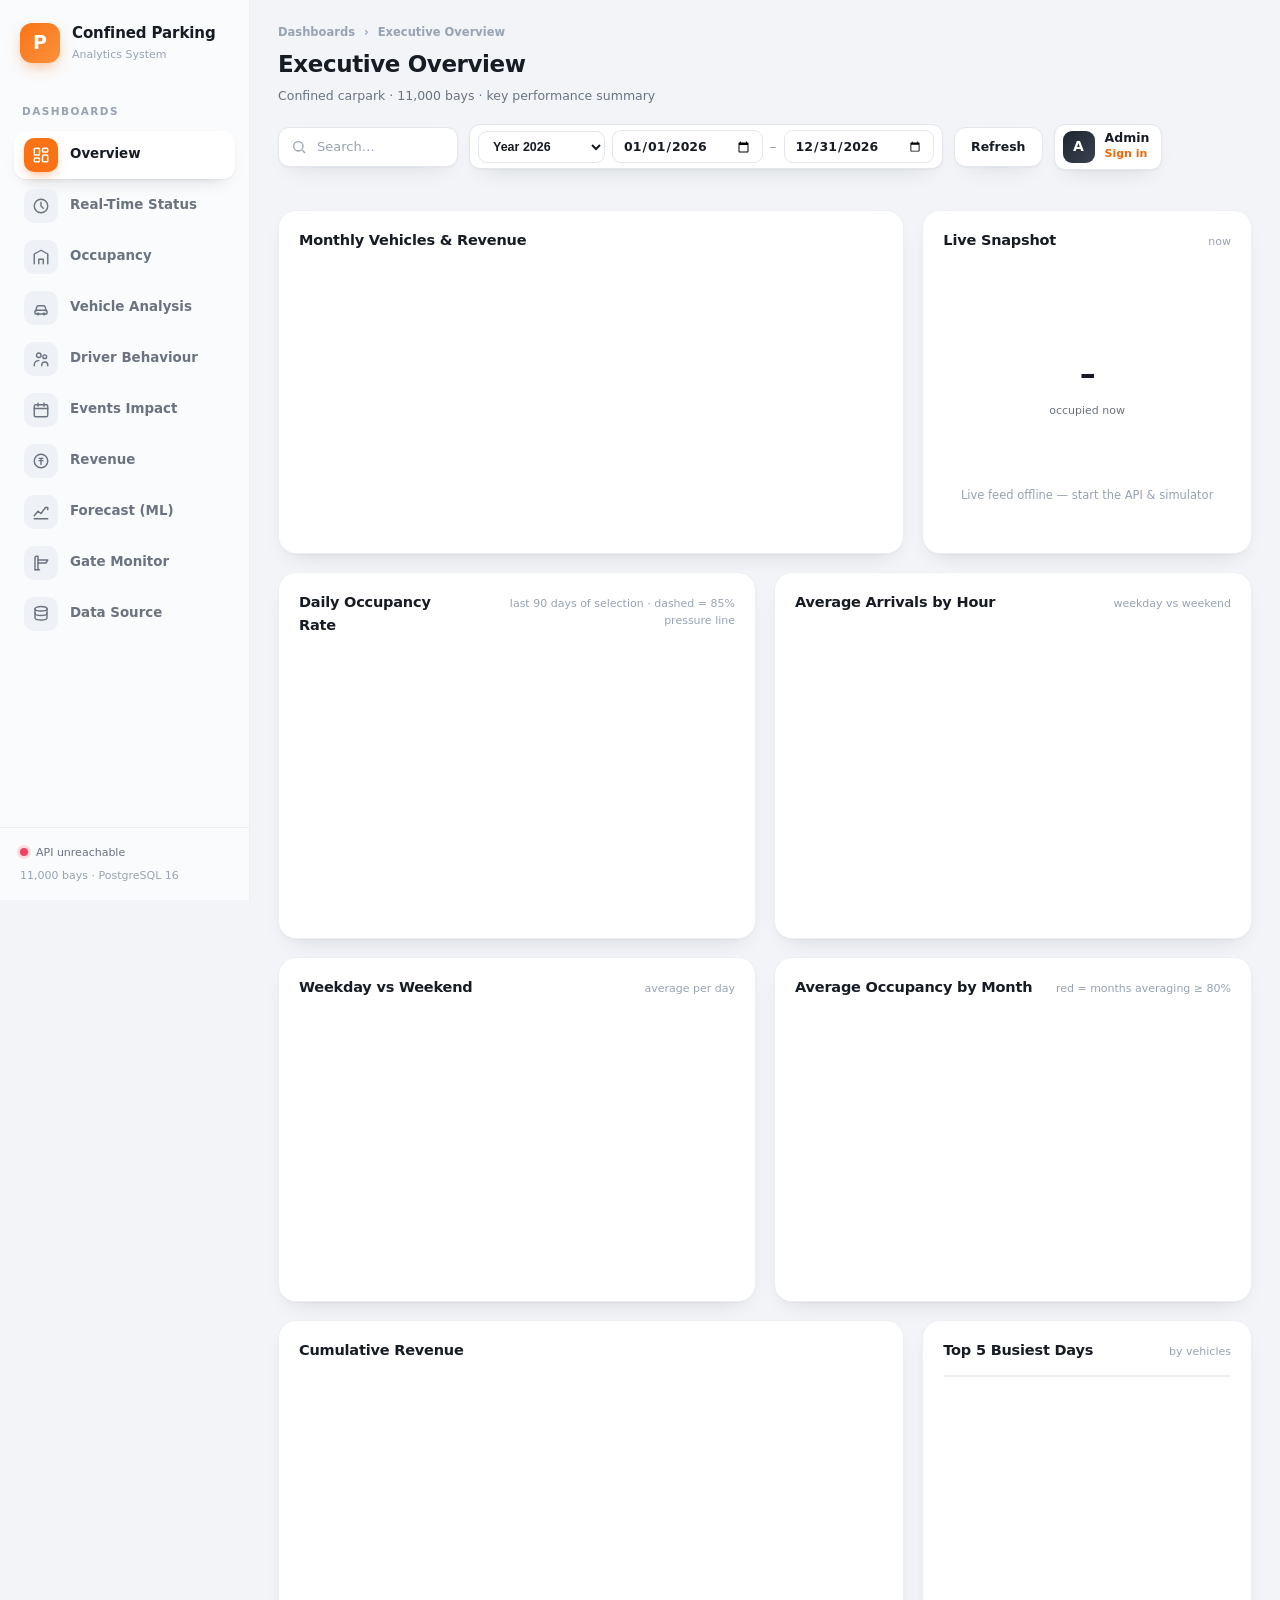
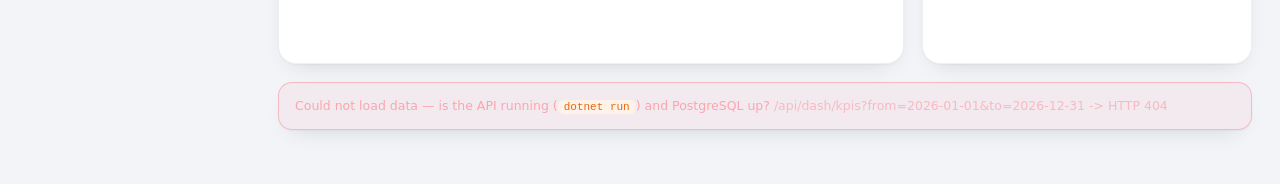
==== commit 1f2c86a3: "Remove per-page footer caption lines" ====
--- a/api/wwwroot/index.html
+++ b/api/wwwroot/index.html
@@ -64,7 +64,6 @@
     </div>
   </div>
 
-  <footer class="page-foot">FYP T711641 · Building Data Analytics for Confined Parking Data using BI Tools · synthetic data calibrated to real tariff</footer>
 </main>
 
 <script>
@@ -221,4 +220,4 @@
 liveSnapshot(); setInterval(liveSnapshot, 15000);
 </script>
 </body>
-</html>
+</html>
--- a/api/wwwroot/assets/style.css
+++ b/api/wwwroot/assets/style.css
@@ -250,9 +250,6 @@
 .gate-result.open { display: block; border-color: #b7e9d3; background: #e7f7f0; color: #065f46; }
 .gate-result.deny { display: block; border-color: #ffd0d6; background: #ffe9ec; color: #9f1239; }
 
-/* ---------------- footer ---------------- */
-.page-foot { margin-top: 24px; padding-top: 16px; border-top: 1px solid var(--line); color: var(--text-faint); font-size: 11.5px; text-align: center; }
-
 /* ---------------- responsive ---------------- */
 @media (max-width: 1280px) { .fc-strip { grid-template-columns: repeat(4, 1fr); } }
 @media (max-width: 1180px) { .grid-3 { grid-template-columns: 1fr 1fr; } .grid-23, .grid-32 { grid-template-columns: 1fr; } }
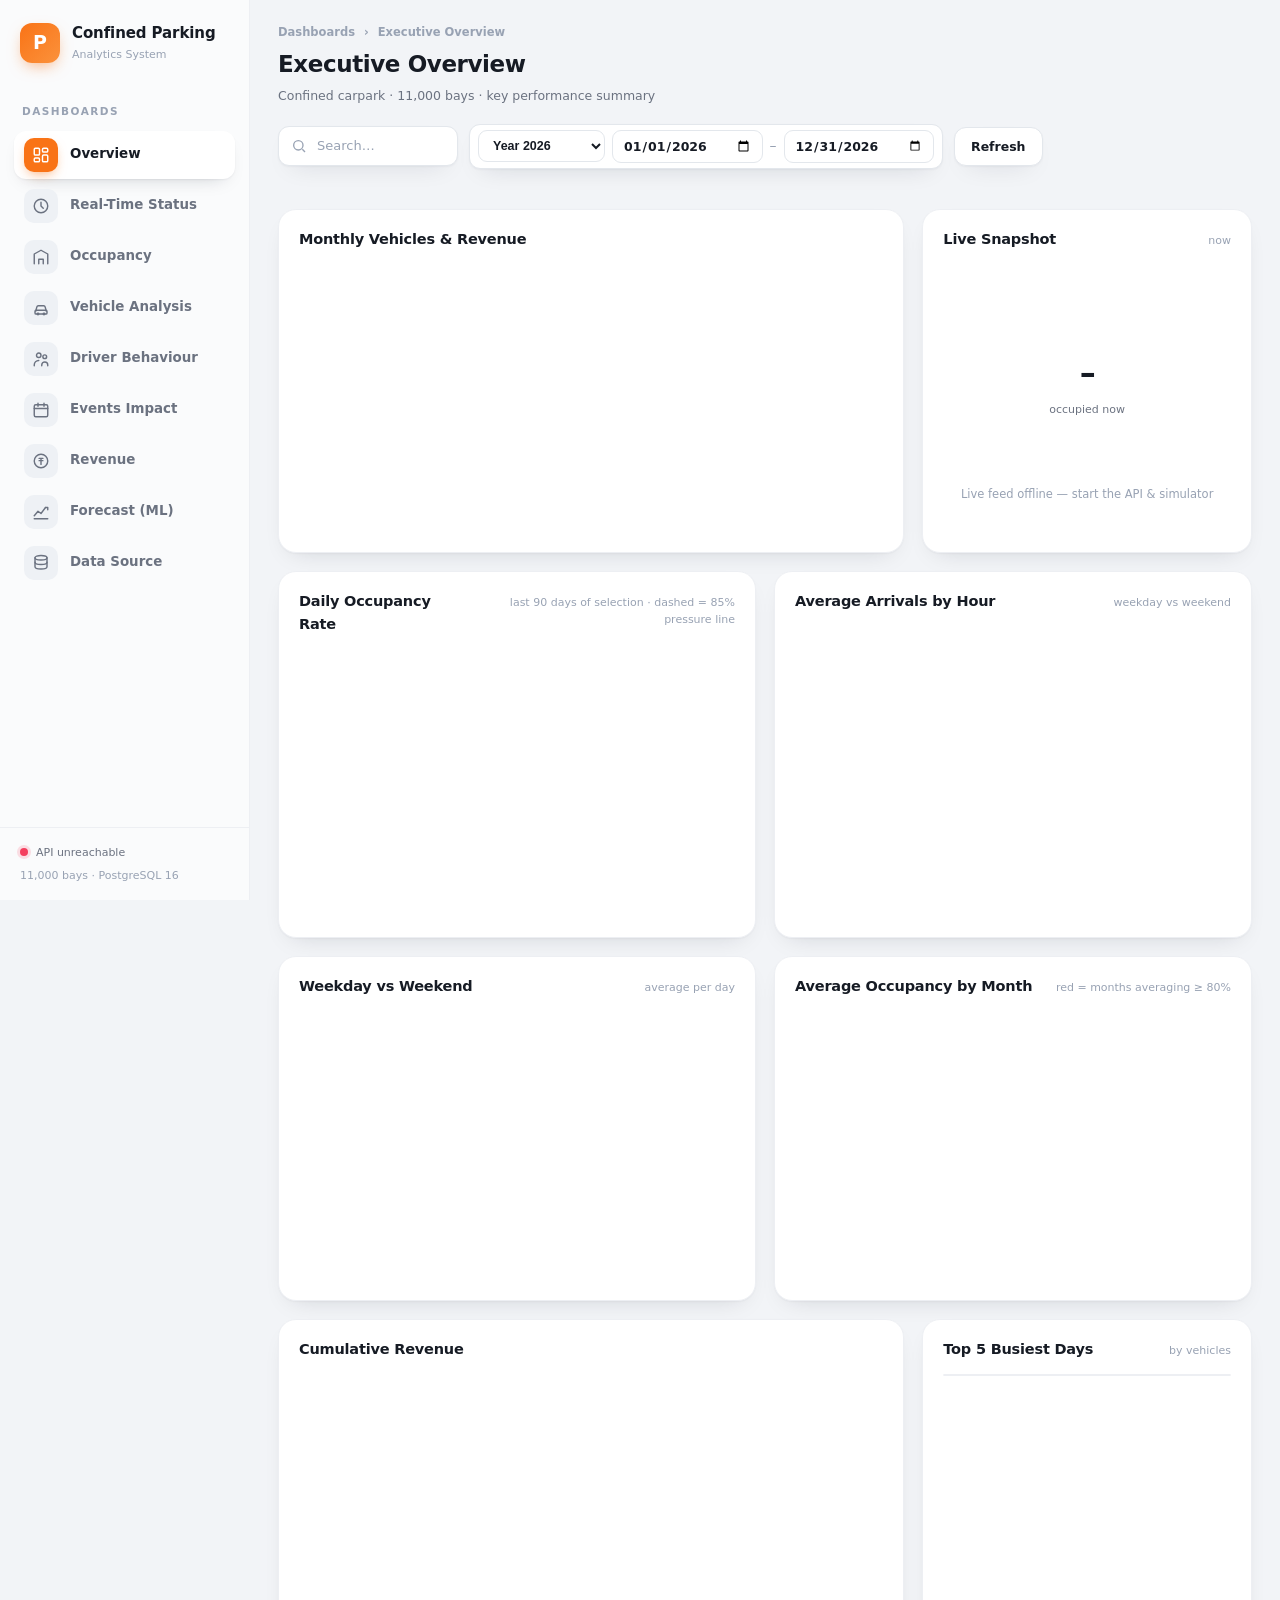
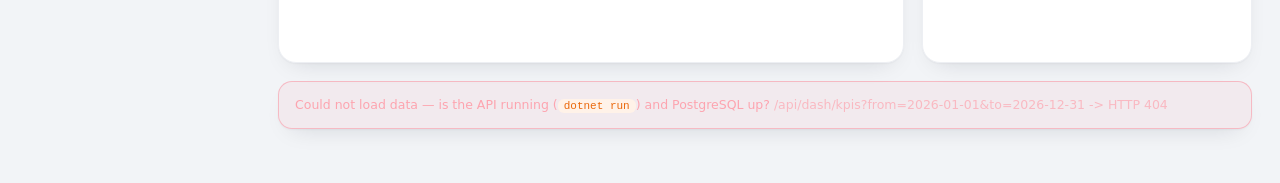
==== commit 47fc8b69: "Refocus as analytics-only platform; prepare for GitHub upload Connector: - REST-API-only; removed di" ====
--- a/api/wwwroot/index.html
+++ b/api/wwwroot/index.html
@@ -1,13 +1,13 @@
-﻿<!DOCTYPE html>
+<!DOCTYPE html>
 <html lang="en">
 <head>
 <meta charset="UTF-8">
 <meta name="viewport" content="width=device-width, initial-scale=1">
 <meta name="theme-color" content="#f2f4f7">
 <title>Overview · Confined Parking Analytics</title>
-<link rel="stylesheet" href="assets/style.css?v=11">
+<link rel="stylesheet" href="assets/style.css?v=13">
 <script src="assets/chart.umd.min.js"></script>
-<script src="assets/app.js?v=11"></script>
+<script src="assets/app.js?v=13"></script>
 </head>
 <body data-page="overview" data-year="1"
       data-title="Executive Overview"
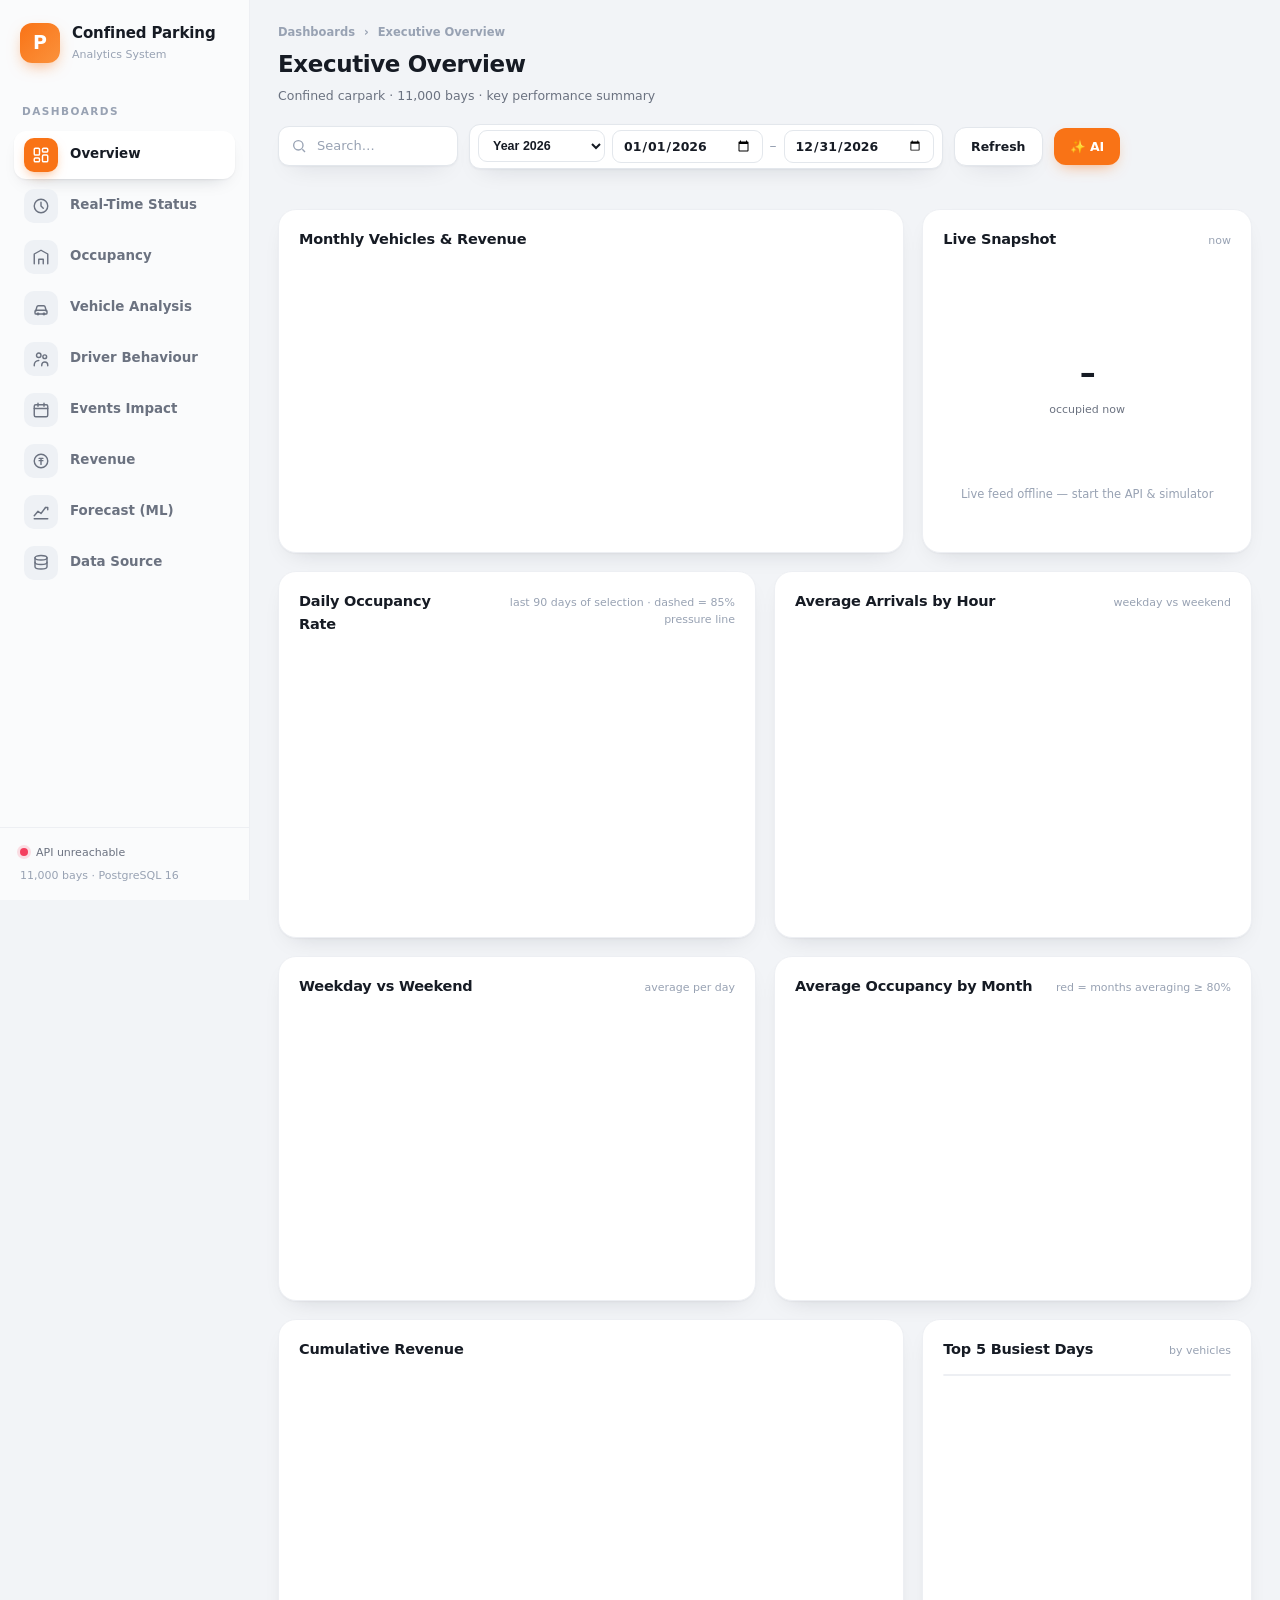
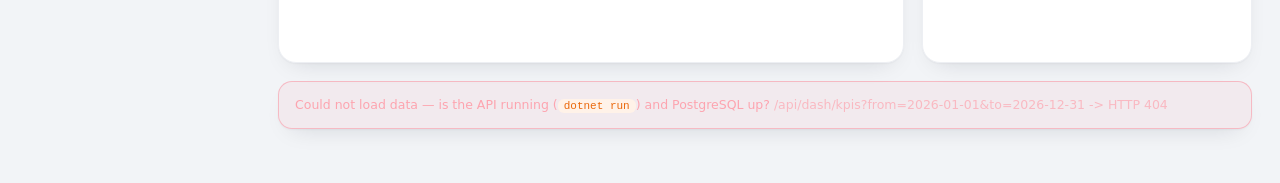
==== commit cd6ac21c: "Add AI Insights: per-page summaries + ask-your-data Q&A via Gemini Supervisor request: an AI summary" ====
--- a/api/wwwroot/index.html
+++ b/api/wwwroot/index.html
@@ -5,9 +5,9 @@
 <meta name="viewport" content="width=device-width, initial-scale=1">
 <meta name="theme-color" content="#f2f4f7">
 <title>Overview · Confined Parking Analytics</title>
-<link rel="stylesheet" href="assets/style.css?v=13">
+<link rel="stylesheet" href="assets/style.css?v=14">
 <script src="assets/chart.umd.min.js"></script>
-<script src="assets/app.js?v=13"></script>
+<script src="assets/app.js?v=14"></script>
 </head>
 <body data-page="overview" data-year="1"
       data-title="Executive Overview"
--- a/api/wwwroot/assets/style.css
+++ b/api/wwwroot/assets/style.css
@@ -263,3 +263,22 @@
   .grid-2, .grid-3 { grid-template-columns: 1fr; }
   .fc-strip { grid-template-columns: repeat(2, 1fr); }
 }
+
+/* ---- AI insights panel ---- */
+.ai-panel{position:fixed;top:76px;right:18px;width:380px;max-width:calc(100vw - 36px);max-height:calc(100vh - 100px);
+  background:var(--card,#fff);border-radius:16px;box-shadow:0 12px 40px rgba(20,24,40,.18),0 2px 8px rgba(20,24,40,.10);
+  z-index:60;display:flex;flex-direction:column;overflow:hidden;animation:fadeUp .25s ease}
+.ai-panel[hidden]{display:none}
+.ai-head{display:flex;align-items:center;justify-content:space-between;padding:14px 16px;border-bottom:1px solid rgba(20,24,40,.08)}
+.ai-close{border:0;background:none;font-size:22px;line-height:1;cursor:pointer;color:var(--text-dim,#666);padding:2px 6px;border-radius:8px}
+.ai-close:hover{background:rgba(20,24,40,.06)}
+.ai-body{padding:14px 16px;overflow-y:auto}
+.ai-result{margin-top:10px;font-size:13.5px;line-height:1.55;color:var(--text,#222)}
+.ai-result:empty{display:none}
+.ai-sep{margin:16px 0 8px;font-size:12px;font-weight:650;color:var(--text-dim,#666);text-transform:uppercase;letter-spacing:.04em}
+.ai-askrow{display:flex;gap:8px}
+.ai-askrow .input{flex:1;min-width:0}
+.ai-note{font-size:11px;color:var(--text-faint,#999)}
+.ai-thinking{color:var(--text-dim,#666);font-style:italic}
+.ai-thinking::after{content:"";animation:aiDots 1.2s steps(4,end) infinite}
+@keyframes aiDots{0%{content:""}25%{content:"."}50%{content:".."}75%{content:"..."}}
